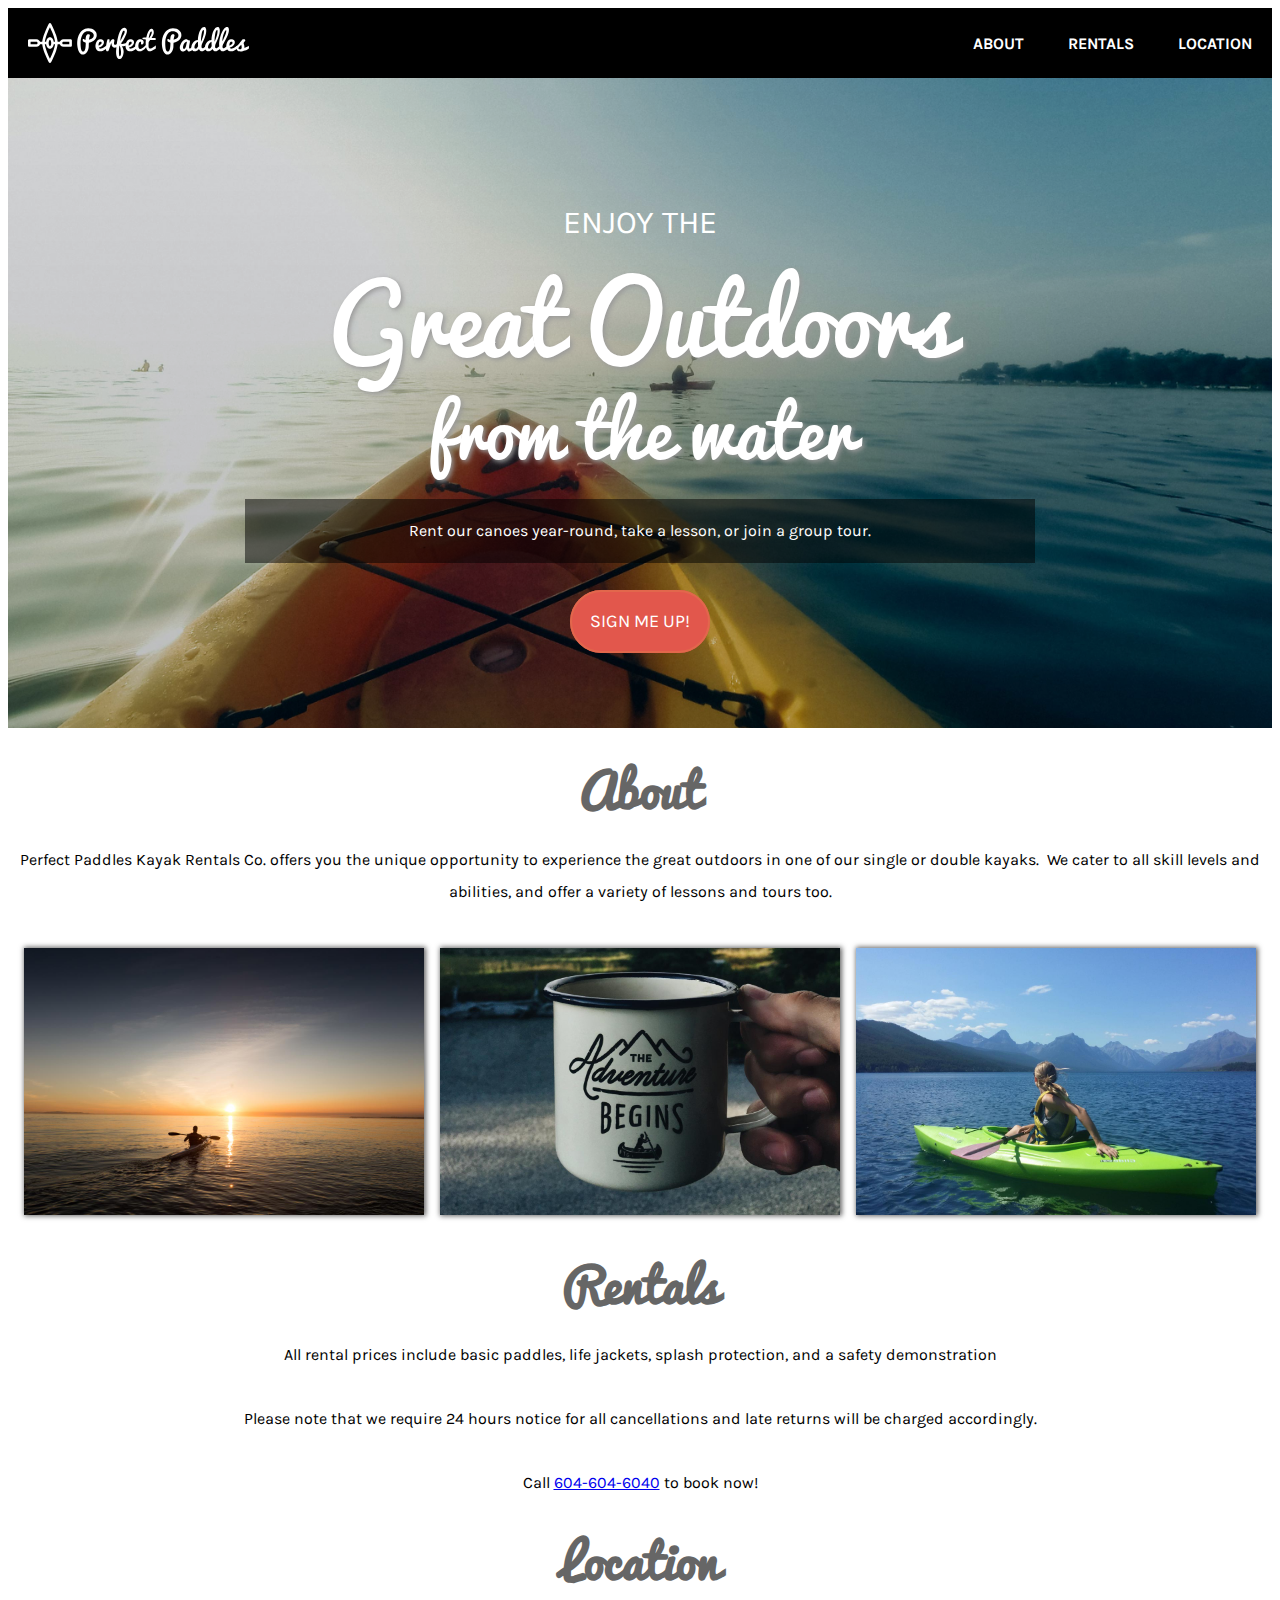
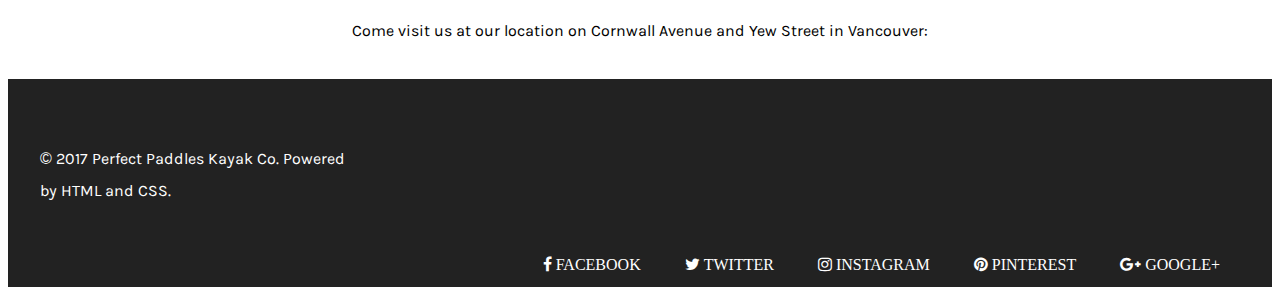
==== index.html @ 2ca97049 "Jan 26 HTML & CSS" ====
<!DOCTYPE html>

<html>

<head>
  <meta charset="utf-8">
  <title>Perfect Paddles</title>

  <meta name="description" content="Jones Emergenct website">
  <meta name="author" content="Alec Calvo">

<link rel="stylesheet" href="css/reset.css">
<link rel="stylesheet" href="css/style.css">
<link href="https://maxcdn.bootstrapcdn.com/font-awesome/4.7.0/css/font-awesome.min.css" rel="stylesheet" integrity="sha384-wvfXpqpZZVQGK6TAh5PVlGOfQNHSoD2xbE+QkPxCAFlNEevoEH3Sl0sibVcOQVnN" crossorigin="anonymous">
</head>

<body>  <!-- this the body to try commenting syntax -->

<header>
<img src="p1-assets/images/perfect-paddles-logo.svg" alt="Perfect Paddles Logo">

<nav>
  <ul>
    <li><a href="#about">About</a></li>
    <li><a href="#rentals">Rentals</a></li>
    <li><a href="#location">Location</a></a></li>
  </ul>
</nav>
</header>

<section class="banner">
  <h1 class="site-title">
    <span class="enjoy-the">Enjoy the</span>
    <span class="great-outdoors"> Great Outdoors</span>
    <span class="from-the-water"> from the water </span>
  </h1>

  <p class>Rent our canoes year-round, take a lesson, or join a group tour. </p>

  <a href="#" class="btn-signup"> Sign me up! </a>
</section>

<main>
<a name="about"></a>
<section class="about">
  <h2>About</h2>

  <p >
  Perfect Paddles Kayak Rentals Co. offers you the unique opportunity to experience the great outdoors in one of our single or double kayaks.  We cater to all skill levels and abilities, and offer a variety of lessons and tours too.
  </p>

<article class="promo-images">
  <img src="p1-assets/images/sunset-kayak.jpg" alt="A person on the kayak in the water">
  <img src="p1-assets/images/coffee-adventure.jpg" alt="A picture of a hot coffe">
  <img src="p1-assets/images/girl-in-kayak.jpg" alt="A girl in a kayak">
</article>
</section>

<a name="rentals"></a>
<section class="rentals">
  <h2>Rentals</h2>

  <p>All rental prices include basic paddles, life jackets, splash protection, and a safety demonstration</p>

  <p>Please note that we require 24 hours notice for all cancellations and late returns will be charged accordingly.</p>

  <p> Call <a href="tel:6046046040">604-604-6040</a> to book now! </p>
</section>

<a name="location"></a>
<section class="location">
  <h2>Location</h2>
  <p>
    Come visit us at our location on Cornwall Avenue and Yew Street in Vancouver:
  </p>
</section>

</main>

<footer>
<p>
&copy; 2017 Perfect Paddles Kayak Co.
Powered by HTML and CSS.
</p>

<nav>
  <ul>
    <li>
      <a href="https://facebook.com" target="_blank"><i class="fa fa-facebook"> Facebook</i></a>
    </li>
    <li>
      <a href="https://twitter.com" target="_blank"><i class="fa fa-twitter"> Twitter</i></a>
    </li>
    <li>
      <a href="https://instagram.com" target="_blank"><i class="fa fa-instagram"> Instagram</i></a>
    </li>
    <li>
      <a href="https://pinterest.com" target="_blank"><i class="fa fa-pinterest"> Pinterest</i></a>
    </li>
    <li>
      <a href="https://plus.google.com" target="_blank"><i class="fa fa-google-plus"> Google+</i></a>
    </li>
  </ul>
</nav>

</footer>


</body>
</html>
---- css/style.css ----
@font-face {
  font-family: 'karla' ;
  src: url(../p1-assets/fonts/Karla-Regular.ttf);
}

@font-face {
  font-family: 'karla' ;
  src: url(../p1-assets/fonts/Karla-Bold.ttf);
       font-weight: bold;
}

@font-face {
  font-family: 'Pacifico' ;
  src: url(../p1-assets/fonts/Pacifico.ttf);
}



body {
  font-family: karla, sans-serif;
  font-size: 16px;
  line-height: 1.25em;
  box-sizing: border-box;
}

header {
  background-color: black;
  color: white;
  text-align: center;
  padding-top: 10px;
  height: 60px;
}

header img {
  max-width: 20%;
  float: left;
  height: 40px;
  padding: 5px 20px;
}

nav ul {
  list-style: none;
  padding-left: 200px;
  float: right;
}

nav ul li{
text-transform: uppercase;
font-family: karla, sans-serif;
font-weight: bold;
display: inline-block;
padding: 0 20px;

}

nav ul li a{
  color: white;
  text-decoration: none;
}

h1, h2{
  text-align: center;
}

p {
  line-height: 2em;
  margin-bottom: 2em;
}

.banner{
  background: linear-gradient(to top,
    rgba(0, 0, 0, .25)0%,
    rgba(0, 0, 0, .15)100%
    ),
    url("../p1-assets/images/kayak-bkgd.jpg");
  background-position: top center;
  background-size: cover;
  padding: 6em 0;
  text-align: center;
}

.site-title span{
  display: block;
  text-align: center;
  color: white;
  padding: .55em 0;
  font-weight: normal;
}

.enjoy-the{
  font-size: 1em;
  font-family: karla, sans-serif;
  text-transform: uppercase;

}

.great-outdoors, .from-the-water{
  text-shadow: 2px 2px 5px #999;
}

.great-outdoors{
  font-size: 3em;
  font-family: Pacifico, cursive;
}

.from-the-water{
  font-size: 2.25em;
  font-family: Pacifico, cursive;
}

.banner p{
  color: white;
  background-color: rgba(0, 0, 0, .5);
  margin: 1.5em auto;
  margin-bottom: 3em;
  padding: 1em;
  width: 60%;
}

.banner a.btn-signup {
  background-color: #e2574c;
  border-radius: 2em;
  border: 2px solid #e2674c;
  padding: 1em;
  color: white;
  text-transform: uppercase;
  text-decoration: none;
  font-size: 1.15em;

}

h2 {
  font-size: 3em;
  font-family: Pacifico, cursive;
  color: #666;
  margin: 1em auto;
}

main{
  margin: .5em;
}

.about {
  text-align: center;

}

.promo-images {
  display: flex;
  justify-content: space-around;
  align-items: center;
  flex-flow: row wrap;
}

.promo-images img{
    width: 32%;
    margin: .5em 0;
    box-shadow: 1px 0px 5px 1px #666;
}


.rentals{
  text-align: center;
}

.location{
  text-align: center;
}

footer{
  background: #222222;
  color: white;
  padding: 3em 2em;
}

footer p{
  width: 20em;

}

footer p a{
  color: white;
}
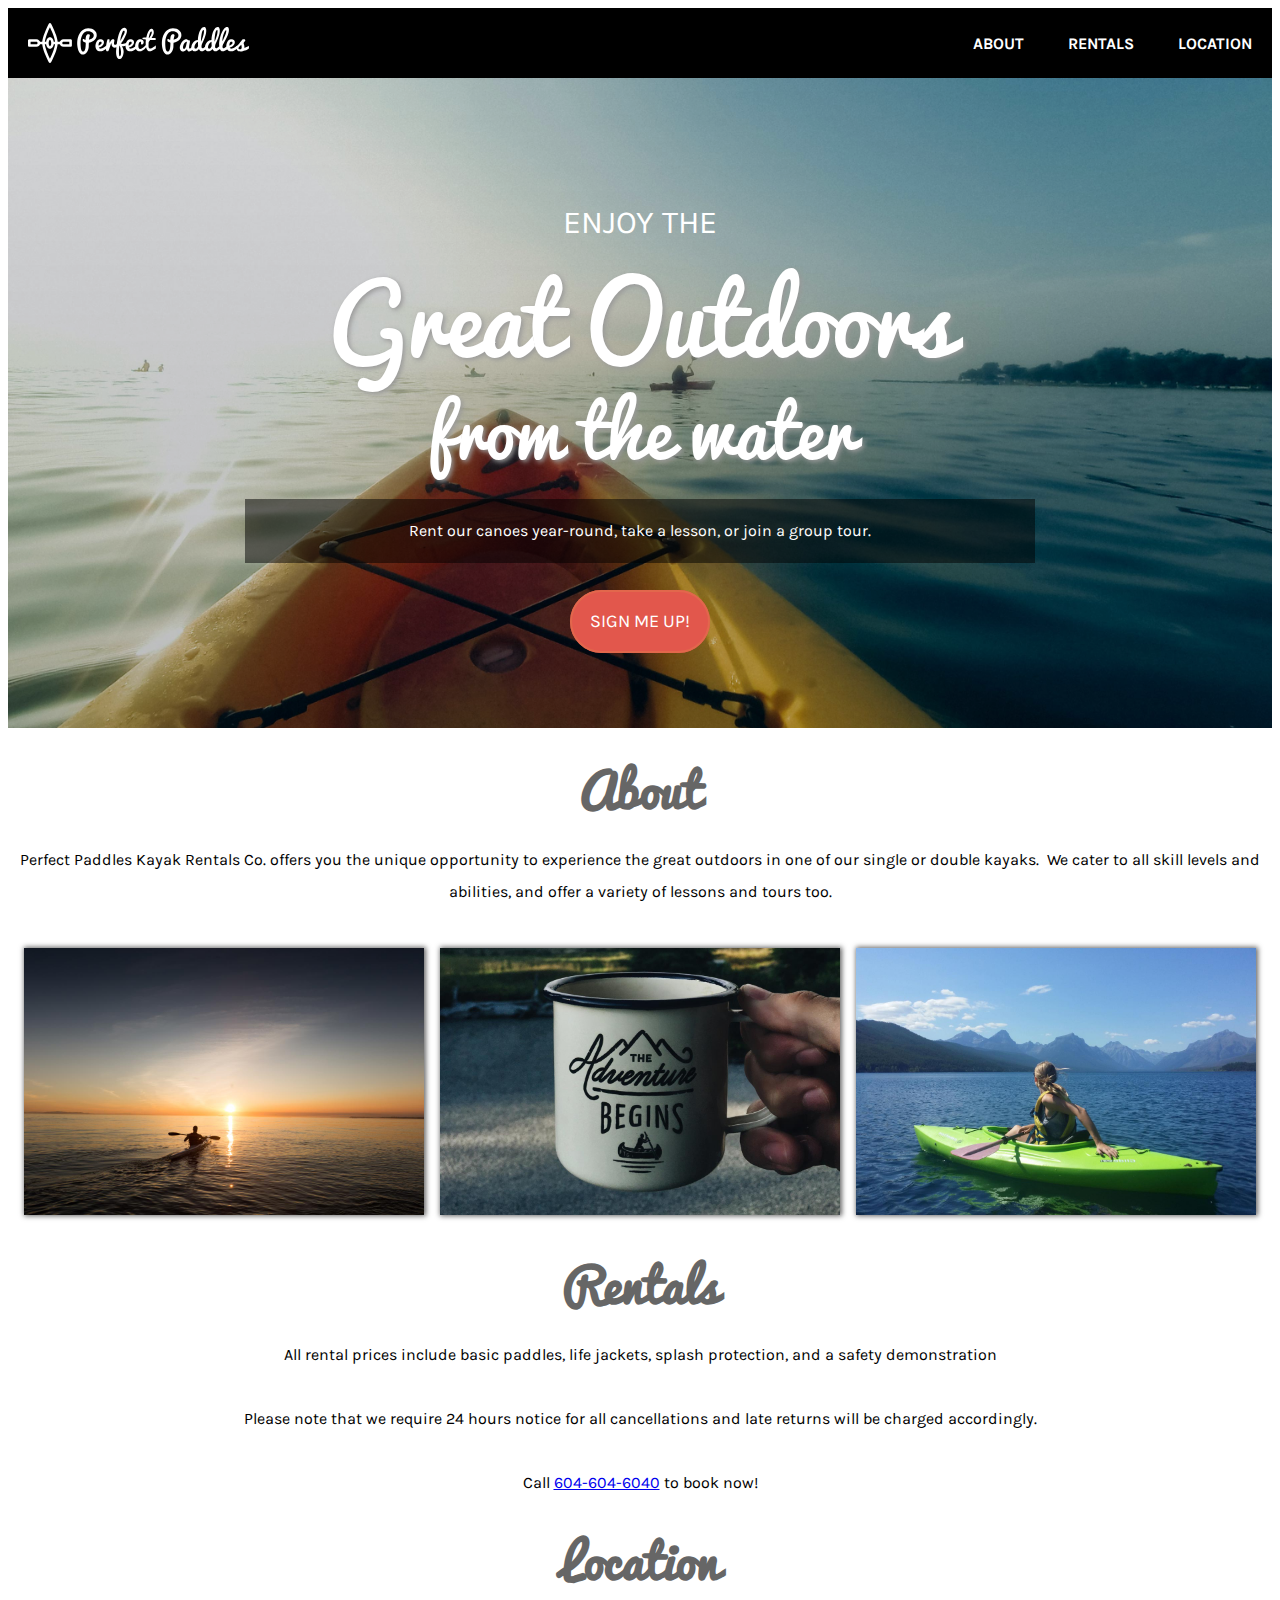
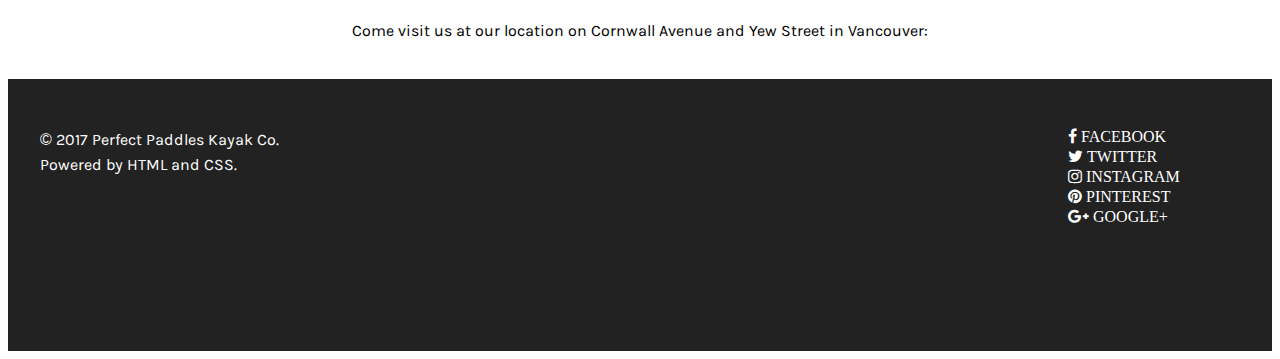
==== commit 9048a92c: "JAN 26 Last CSS&HTML" ====
--- a/index.html
+++ b/index.html
@@ -79,7 +79,7 @@
 
 <footer>
 <p>
-&copy; 2017 Perfect Paddles Kayak Co.
+&copy; 2017 Perfect Paddles Kayak Co.<br>
 Powered by HTML and CSS.
 </p>
 
--- a/css/style.css
+++ b/css/style.css
@@ -170,14 +170,20 @@
 footer{
   background: #222222;
   color: white;
-  padding: 3em 2em;
+  padding: 2em 2em 15em 2em;
 }
 
 footer p{
-  width: 20em;
-
+  float: left;
+  line-height: 25px;
 }
 
-footer p a{
+footer nav ul{
   color: white;
+  padding-bottom: 2em;
+  width: 12em;
 }
+
+footer nav ul a{
+  padding: 5em 0;
+}
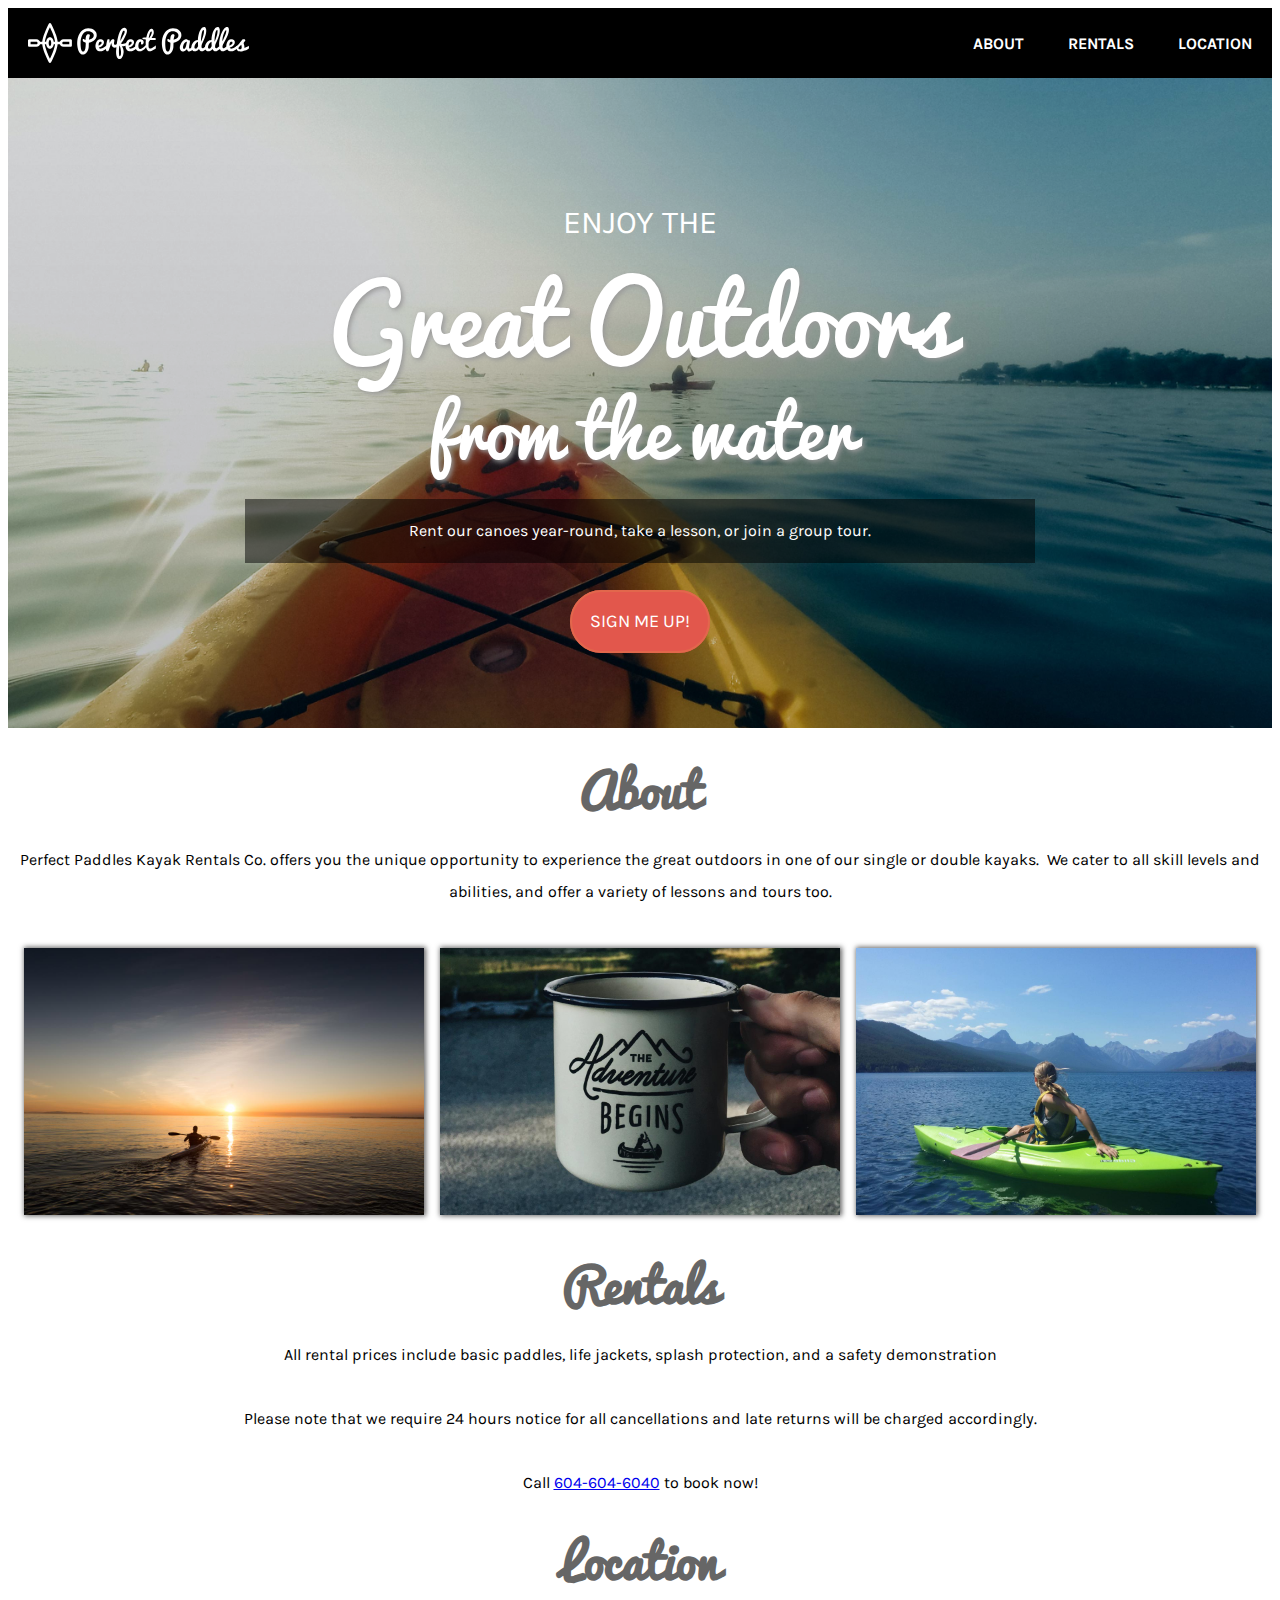
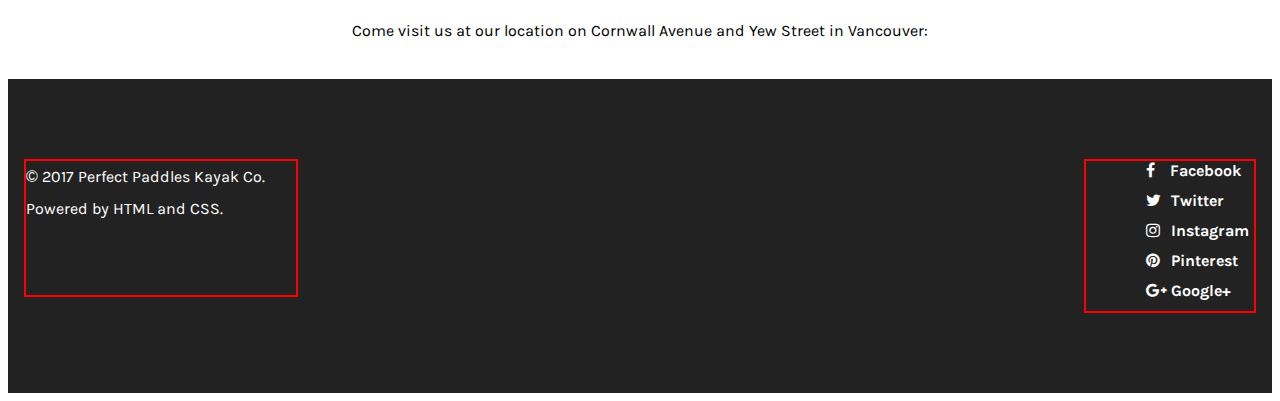
==== commit df28ba4c: "Jan 30 CSS DELETE" ====
--- a/index.html
+++ b/index.html
@@ -79,26 +79,26 @@
 
 <footer>
 <p>
-&copy; 2017 Perfect Paddles Kayak Co.<br>
+&copy; 2017 Perfect Paddles Kayak Co.
 Powered by HTML and CSS.
 </p>
 
 <nav>
   <ul>
     <li>
-      <a href="https://facebook.com" target="_blank"><i class="fa fa-facebook"> Facebook</i></a>
+      <a href="https://facebook.com" target="_blank"><i class="fa fa-facebook"></i>Facebook</a>
     </li>
     <li>
-      <a href="https://twitter.com" target="_blank"><i class="fa fa-twitter"> Twitter</i></a>
+      <a href="https://twitter.com" target="_blank"><i class="fa fa-twitter"></i>Twitter</a>
     </li>
     <li>
-      <a href="https://instagram.com" target="_blank"><i class="fa fa-instagram"> Instagram</i></a>
+      <a href="https://instagram.com" target="_blank"><i class="fa fa-instagram"></i>Instagram</a>
     </li>
     <li>
-      <a href="https://pinterest.com" target="_blank"><i class="fa fa-pinterest"> Pinterest</i></a>
+      <a href="https://pinterest.com" target="_blank"><i class="fa fa-pinterest"></i>Pinterest</a>
     </li>
     <li>
-      <a href="https://plus.google.com" target="_blank"><i class="fa fa-google-plus"> Google+</i></a>
+      <a href="https://plus.google.com" target="_blank"><i class="fa fa-google-plus"></i>Google+</a>
     </li>
   </ul>
 </nav>
--- a/css/style.css
+++ b/css/style.css
@@ -40,7 +40,6 @@
 
 nav ul {
   list-style: none;
-  padding-left: 200px;
   float: right;
 }
 
@@ -170,20 +169,35 @@
 footer{
   background: #222222;
   color: white;
-  padding: 2em 2em 15em 2em;
-}
-
-footer p{
-  float: left;
-  line-height: 25px;
-}
-
-footer nav ul{
-  color: white;
-  padding-bottom: 2em;
-  width: 12em;
-}
-
-footer nav ul a{
-  padding: 5em 0;
-}
+  padding: 4em 1em;
+  display: block;
+  text-align: left;
+  display: flex;
+  justify-content: space-between;
+  flex-wrap: wrap;
+
+}
+
+footer p {
+  width: 270px;
+  border: 2px solid red;
+}
+
+footer nav ul {
+  width: 128px;
+  border: 2px solid red;
+}
+
+footer nav ul li{
+  margin-bottom: 10px;
+  margin-right: -20px;
+}
+
+footer nav ul li a i{
+  padding-right: 15px;
+  max-width: 10px;
+}
+
+footer nav ul li a{
+  text-transform: none;
+}
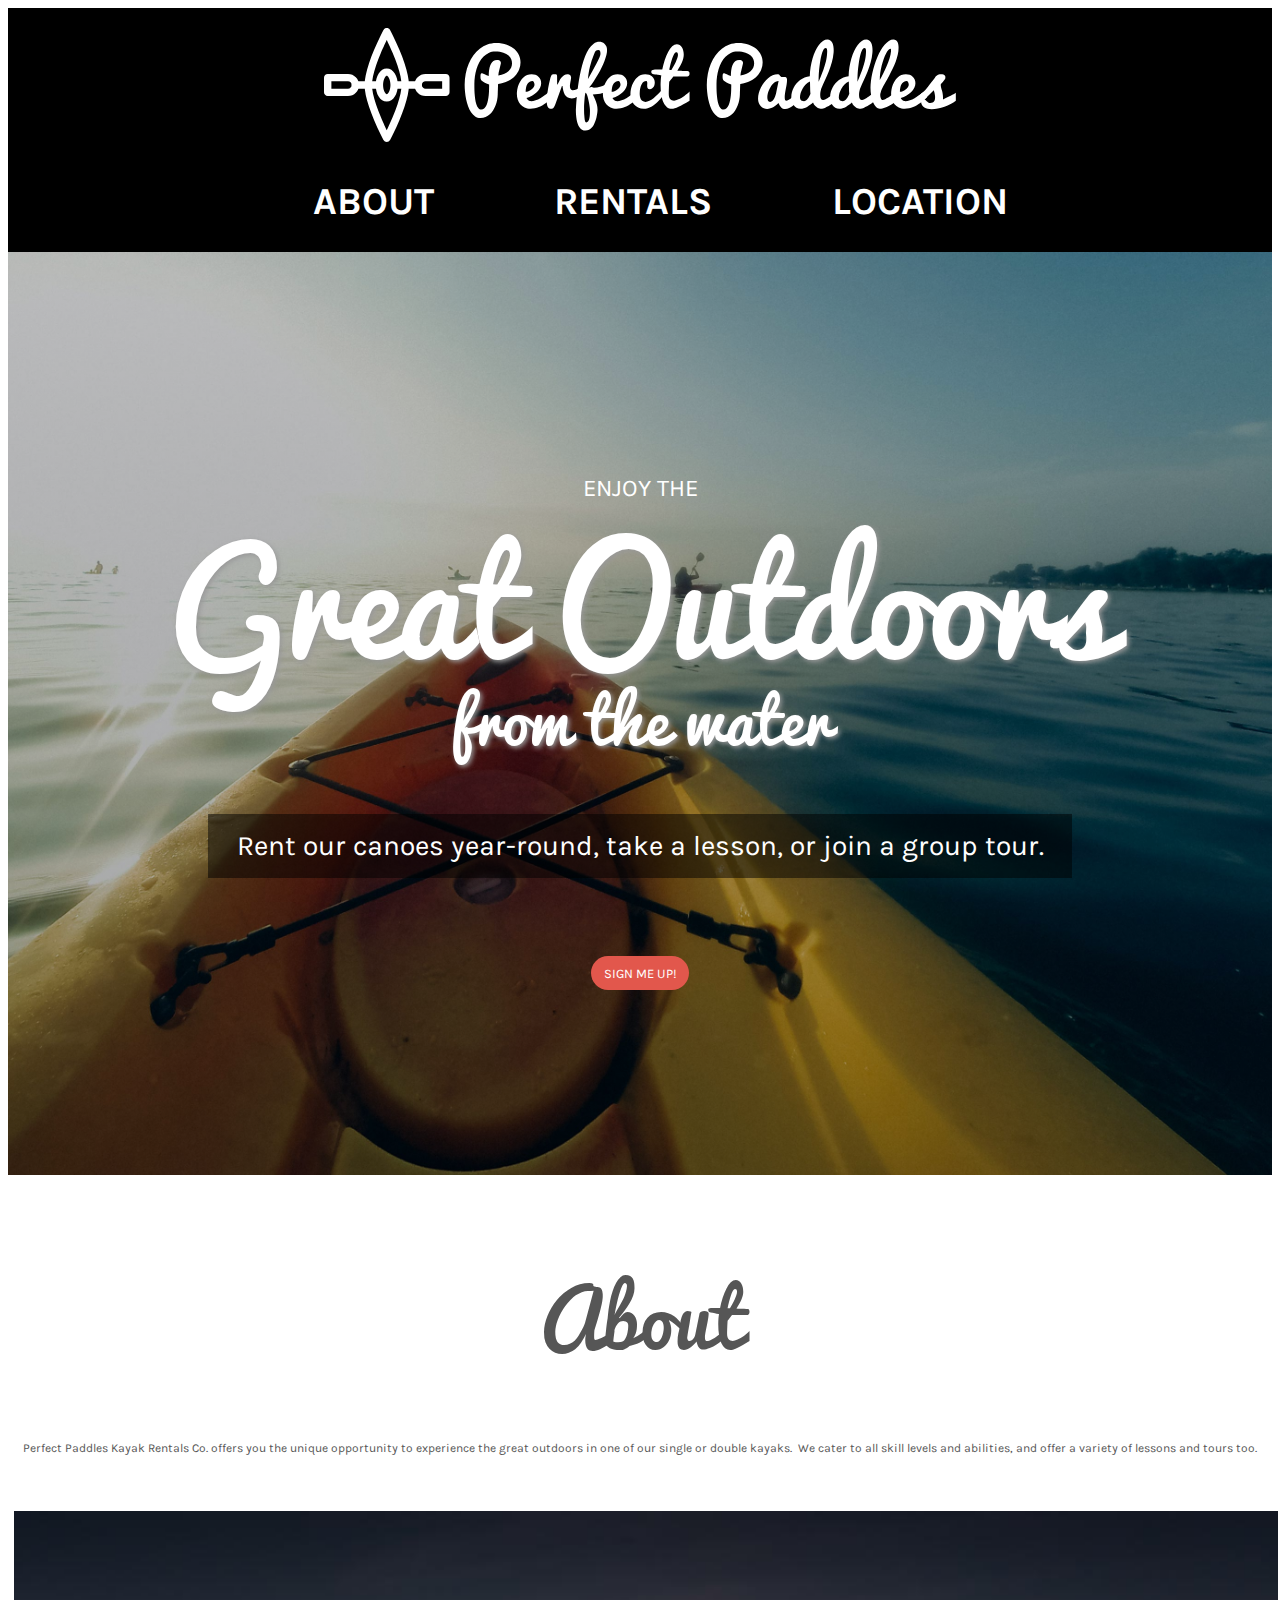
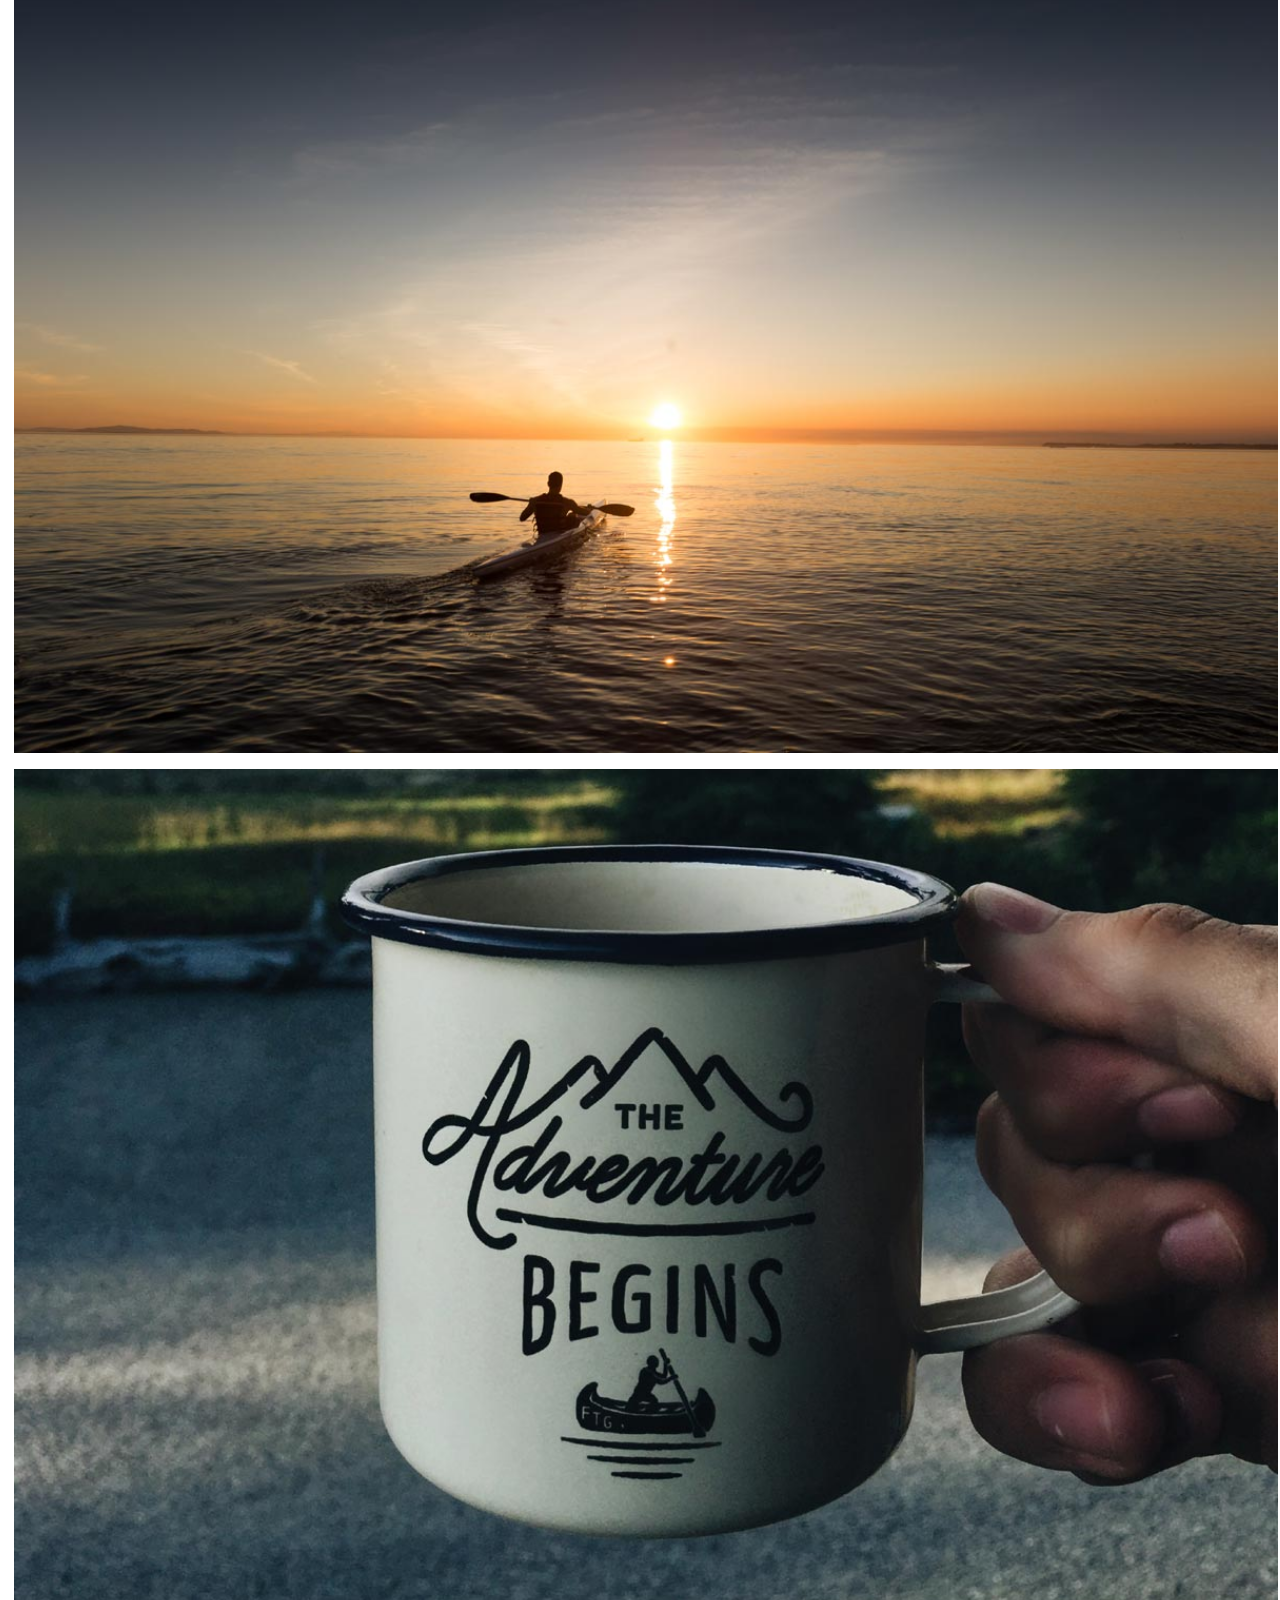
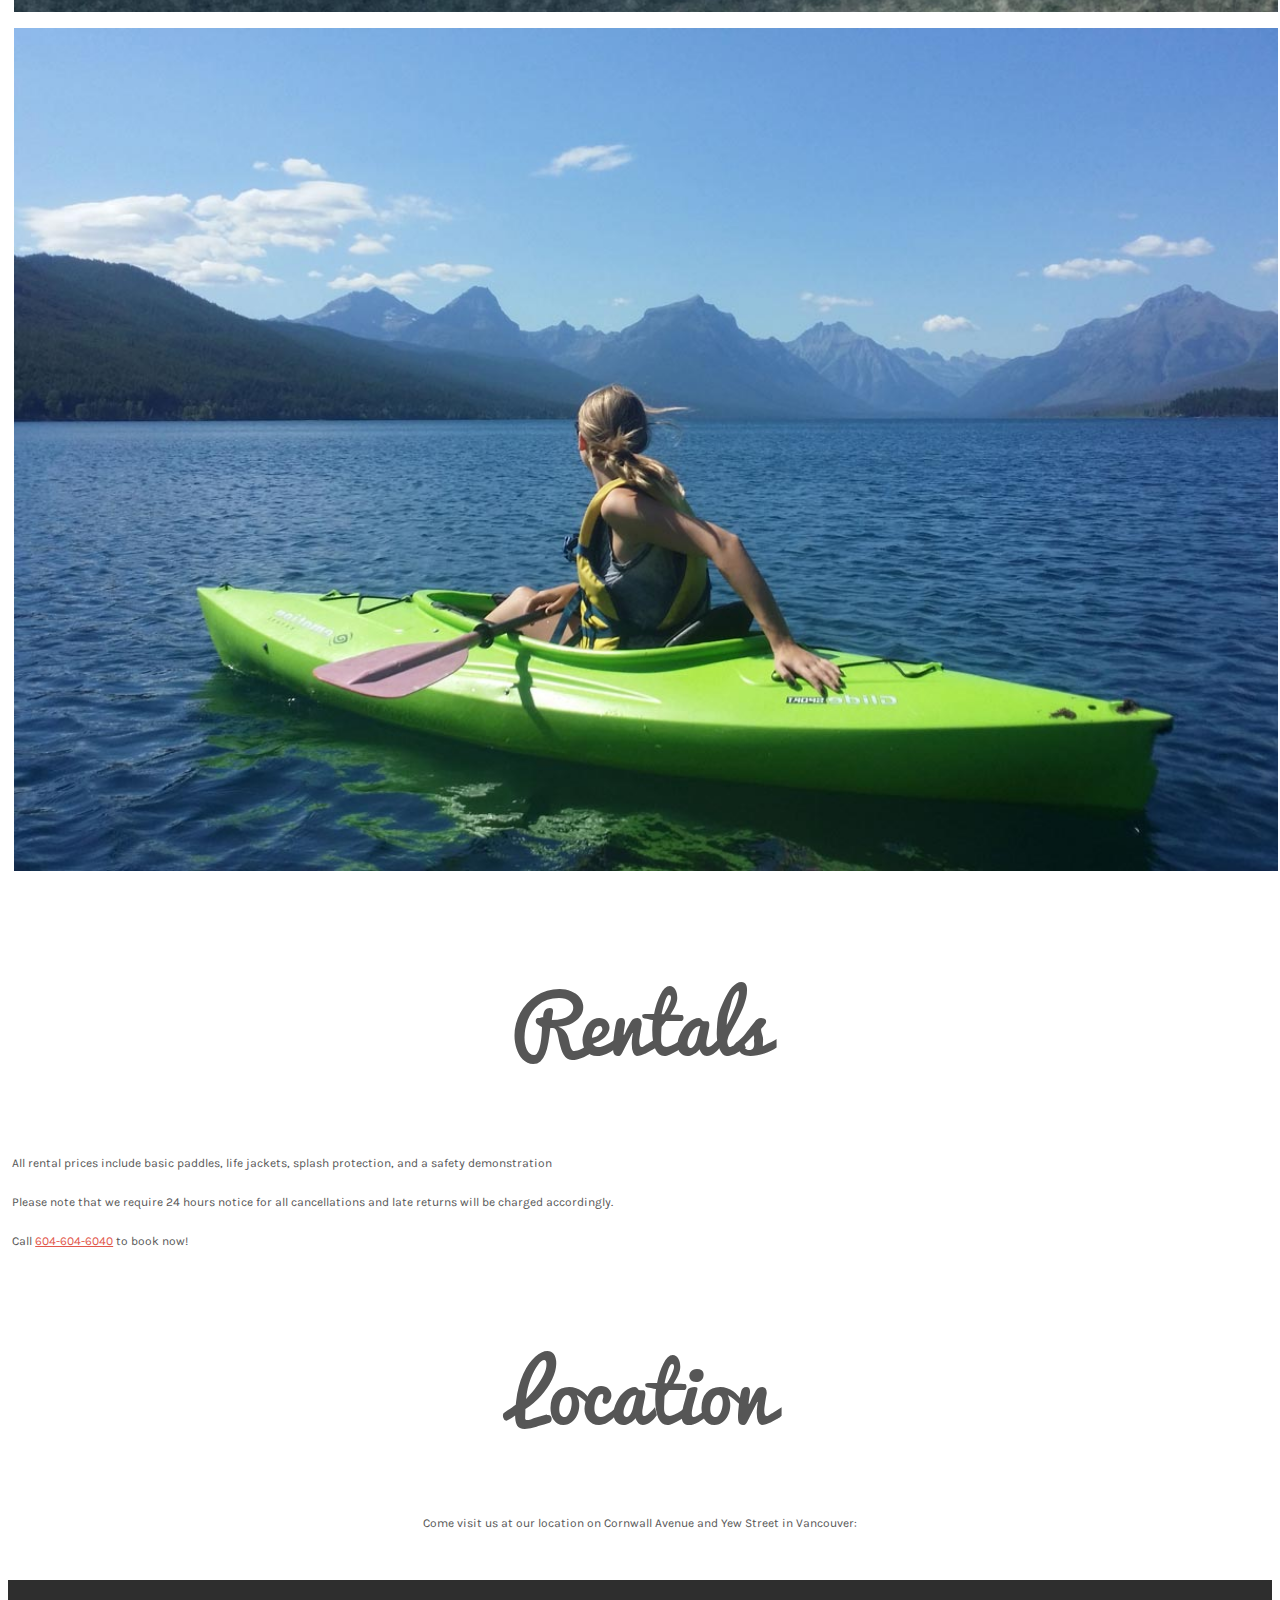
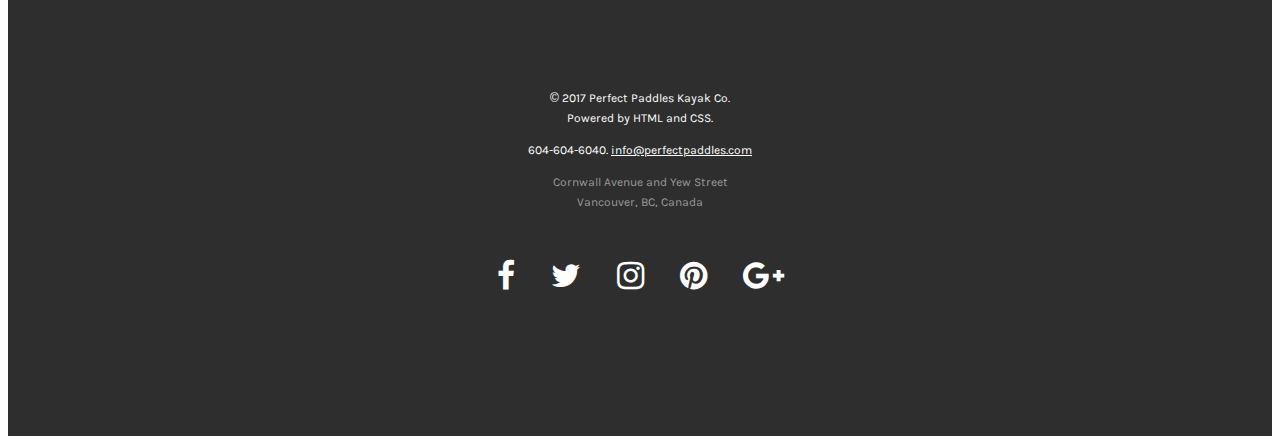
==== commit 68adbd63: "Feb 1 Changes" ====
--- a/index.html
+++ b/index.html
@@ -35,7 +35,7 @@
     <span class="from-the-water"> from the water </span>
   </h1>
 
-  <p class>Rent our canoes year-round, take a lesson, or join a group tour. </p>
+  <p>Rent our canoes year-round, take a lesson, or join a group tour. </p>
 
   <a href="#" class="btn-signup"> Sign me up! </a>
 </section>
@@ -79,26 +79,37 @@
 
 <footer>
 <p>
-&copy; 2017 Perfect Paddles Kayak Co.
+&copy; 2017 Perfect Paddles Kayak Co.<br>
 Powered by HTML and CSS.
+
 </p>
+
+<p>
+604-604-6040. <a href="mailto:info@perfectpaddles.com">info@perfectpaddles.com</a>
+</p>
+
+<p class="location">
+Cornwall Avenue and Yew Street
+<br>
+Vancouver, BC, Canada</p>
+
 
 <nav>
   <ul>
     <li>
-      <a href="https://facebook.com" target="_blank"><i class="fa fa-facebook"></i>Facebook</a>
+      <a href="https://facebook.com" target="_blank"><i class="fa fa-facebook"></i><span class="social-sites">Facebook</span></a>
     </li>
     <li>
-      <a href="https://twitter.com" target="_blank"><i class="fa fa-twitter"></i>Twitter</a>
+      <a href="https://twitter.com" target="_blank"><i class="fa fa-twitter"></i><span class="social-sites">Twitter</span></a>
     </li>
     <li>
-      <a href="https://instagram.com" target="_blank"><i class="fa fa-instagram"></i>Instagram</a>
+      <a href="https://instagram.com" target="_blank"><i class="fa fa-instagram"></i><span class="social-sites">Instagram</span></a>
     </li>
     <li>
-      <a href="https://pinterest.com" target="_blank"><i class="fa fa-pinterest"></i>Pinterest</a>
+      <a href="https://pinterest.com" target="_blank"><i class="fa fa-pinterest"></i><span class="social-sites">Pinterest</span></a>
     </li>
     <li>
-      <a href="https://plus.google.com" target="_blank"><i class="fa fa-google-plus"></i>Google+</a>
+      <a href="https://plus.google.com" target="_blank"><i class="fa fa-google-plus"></i><span class="social-sites">Google+</span></a>
     </li>
   </ul>
 </nav>
--- a/css/style.css
+++ b/css/style.css
@@ -23,181 +23,193 @@
   box-sizing: border-box;
 }
 
+img {
+  width: 100%;
+}
+
+h1, h2 {
+  text-align: center;
+}
+
+
 header {
   background-color: black;
   color: white;
   text-align: center;
   padding-top: 10px;
-  height: 60px;
+  display: flex;
+  flex-wrap: wrap;
+  justify-content: center;
 }
 
 header img {
-  max-width: 20%;
-  float: left;
-  height: 40px;
-  padding: 5px 20px;
-}
-
-nav ul {
+max-width: 50%;
+margin: 10px 0;
+width: 100%
+}
+
+header nav ul{
   list-style: none;
-  float: right;
-}
-
-nav ul li{
-text-transform: uppercase;
-font-family: karla, sans-serif;
-font-weight: bold;
-display: inline-block;
-padding: 0 20px;
-
-}
-
-nav ul li a{
+  text-transform: uppercase;
+  display: flex;
+  flex-direction: row;
+  font-size: 38px;
+  width: 100%;
+  font-weight: bold;
+  margin: 40px 0;
+}
+
+
+header nav ul li{
+  padding: 0 60px;
+}
+
+header nav ul li a{
   color: white;
   text-decoration: none;
-}
-
-h1, h2{
-  text-align: center;
-}
-
-p {
-  line-height: 2em;
-  margin-bottom: 2em;
 }
 
 .banner{
   background: linear-gradient(to top,
-    rgba(0, 0, 0, .25)0%,
-    rgba(0, 0, 0, .15)100%
+    rgba(0, 0, 0, 0.35)0%,
+    rgba(0, 0, 0, 0.25)100%
     ),
-    url("../p1-assets/images/kayak-bkgd.jpg");
+    url('../p1-assets/images/kayak-bkgd.jpg');
   background-position: top center;
   background-size: cover;
+  text-align: center;
+  padding: 12em 0;
+  color: white;
+}
+
+.site-title span{
+  font-family: Pacifico, cursive;
+  font-weight: normal;
+  color: white;
+  display: block;
+}
+
+.site-title .enjoy-the {
+  font-family: karla, sans-serif;
+  font-weight: normal;
+  font-size: .75em;
+  padding: .5em 0;
+  text-transform: uppercase;
+}
+
+.great-outdoors, .from-the-water {
+
+  text-shadow: 2px 2px 5px #999;
+}
+
+.great-outdoors {
+  font-size: 4.5em;
+  font-weight: normal;
+  padding: .5em 0;
+}
+
+.from-the-water {
+  font-size: 2em;
+  padding: .5em 0;
+}
+
+.banner p{
+  font-size: 1.75em;
+  background-color: rgba(0, 0, 0, 0.5);
+  width: 65%;
+  padding: .4em .75em;
+  margin: 2em auto;
+  margin-bottom: 3em;
+  line-height: 1.5em;
+}
+
+.btn-signup {
+  background-color: #e2574c;
+  color: white;
+  text-decoration: none;
+  text-transform: uppercase;
+  font-size: .80em;
+  padding: .75em 1em;
+  border-radius: 2em;
+}
+
+
+
+main h2{
+  font-family: Pacifico, cursive;
+  color: #565656;
+  padding: .75em 0;
+  font-size: 5em;
+  font-weight: normal;
+}
+
+main p{
+  font-size: .75em;
+  text-align: center;
+  color: #565656;
+  line-height: 1.5em;
+  margin: -.75em 1em;
+  margin-bottom: 4em;
+  font-weight: normal;
+}
+
+.promo-images img{
+  margin: .35em;
+}
+
+.rentals p{
+  text-align: left;
+  width: 80%;
+  margin: 1.75em .35em;
+}
+
+.rentals p a{
+  color: #e2574c;
+}
+
+.location p{
+  padding: 0 2em;
+}
+
+footer {
+  background: #2e2e2e;
+  text-align: center;
   padding: 6em 0;
-  text-align: center;
-}
-
-.site-title span{
+  color: white;
+}
+
+footer p{
+  font-size: .75em;
   display: block;
-  text-align: center;
-  color: white;
-  padding: .55em 0;
-  font-weight: normal;
-}
-
-.enjoy-the{
-  font-size: 1em;
-  font-family: karla, sans-serif;
-  text-transform: uppercase;
-
-}
-
-.great-outdoors, .from-the-water{
-  text-shadow: 2px 2px 5px #999;
-}
-
-.great-outdoors{
-  font-size: 3em;
-  font-family: Pacifico, cursive;
-}
-
-.from-the-water{
-  font-size: 2.25em;
-  font-family: Pacifico, cursive;
-}
-
-.banner p{
-  color: white;
-  background-color: rgba(0, 0, 0, .5);
-  margin: 1.5em auto;
-  margin-bottom: 3em;
-  padding: 1em;
-  width: 60%;
-}
-
-.banner a.btn-signup {
-  background-color: #e2574c;
-  border-radius: 2em;
-  border: 2px solid #e2674c;
-  padding: 1em;
-  color: white;
-  text-transform: uppercase;
-  text-decoration: none;
-  font-size: 1.15em;
-
-}
-
-h2 {
-  font-size: 3em;
-  font-family: Pacifico, cursive;
-  color: #666;
-  margin: 1em auto;
-}
-
-main{
-  margin: .5em;
-}
-
-.about {
-  text-align: center;
-
-}
-
-.promo-images {
-  display: flex;
-  justify-content: space-around;
-  align-items: center;
-  flex-flow: row wrap;
-}
-
-.promo-images img{
-    width: 32%;
-    margin: .5em 0;
-    box-shadow: 1px 0px 5px 1px #666;
-}
-
-
-.rentals{
-  text-align: center;
-}
-
-.location{
-  text-align: center;
-}
-
-footer{
-  background: #222222;
-  color: white;
-  padding: 4em 1em;
-  display: block;
-  text-align: left;
-  display: flex;
-  justify-content: space-between;
-  flex-wrap: wrap;
-
-}
-
-footer p {
-  width: 270px;
-  border: 2px solid red;
-}
-
-footer nav ul {
-  width: 128px;
-  border: 2px solid red;
+
+}
+
+footer p a{
+  color: white;
 }
 
 footer nav ul li{
-  margin-bottom: 10px;
-  margin-right: -20px;
+  display: inline;
+}
+
+footer nav ul{
+  padding: 2em 0;
+}
+
+footer nav ul li a{
+  color: white;
+  font-size: 2em;
+}
+
+footer .location{
+  color:#999;
 }
 
 footer nav ul li a i{
-  padding-right: 15px;
-  max-width: 10px;
-}
-
-footer nav ul li a{
-  text-transform: none;
-}
+  padding: 0 .5em;
+
+}
+
+.social-sites {
+  display: none;
+}
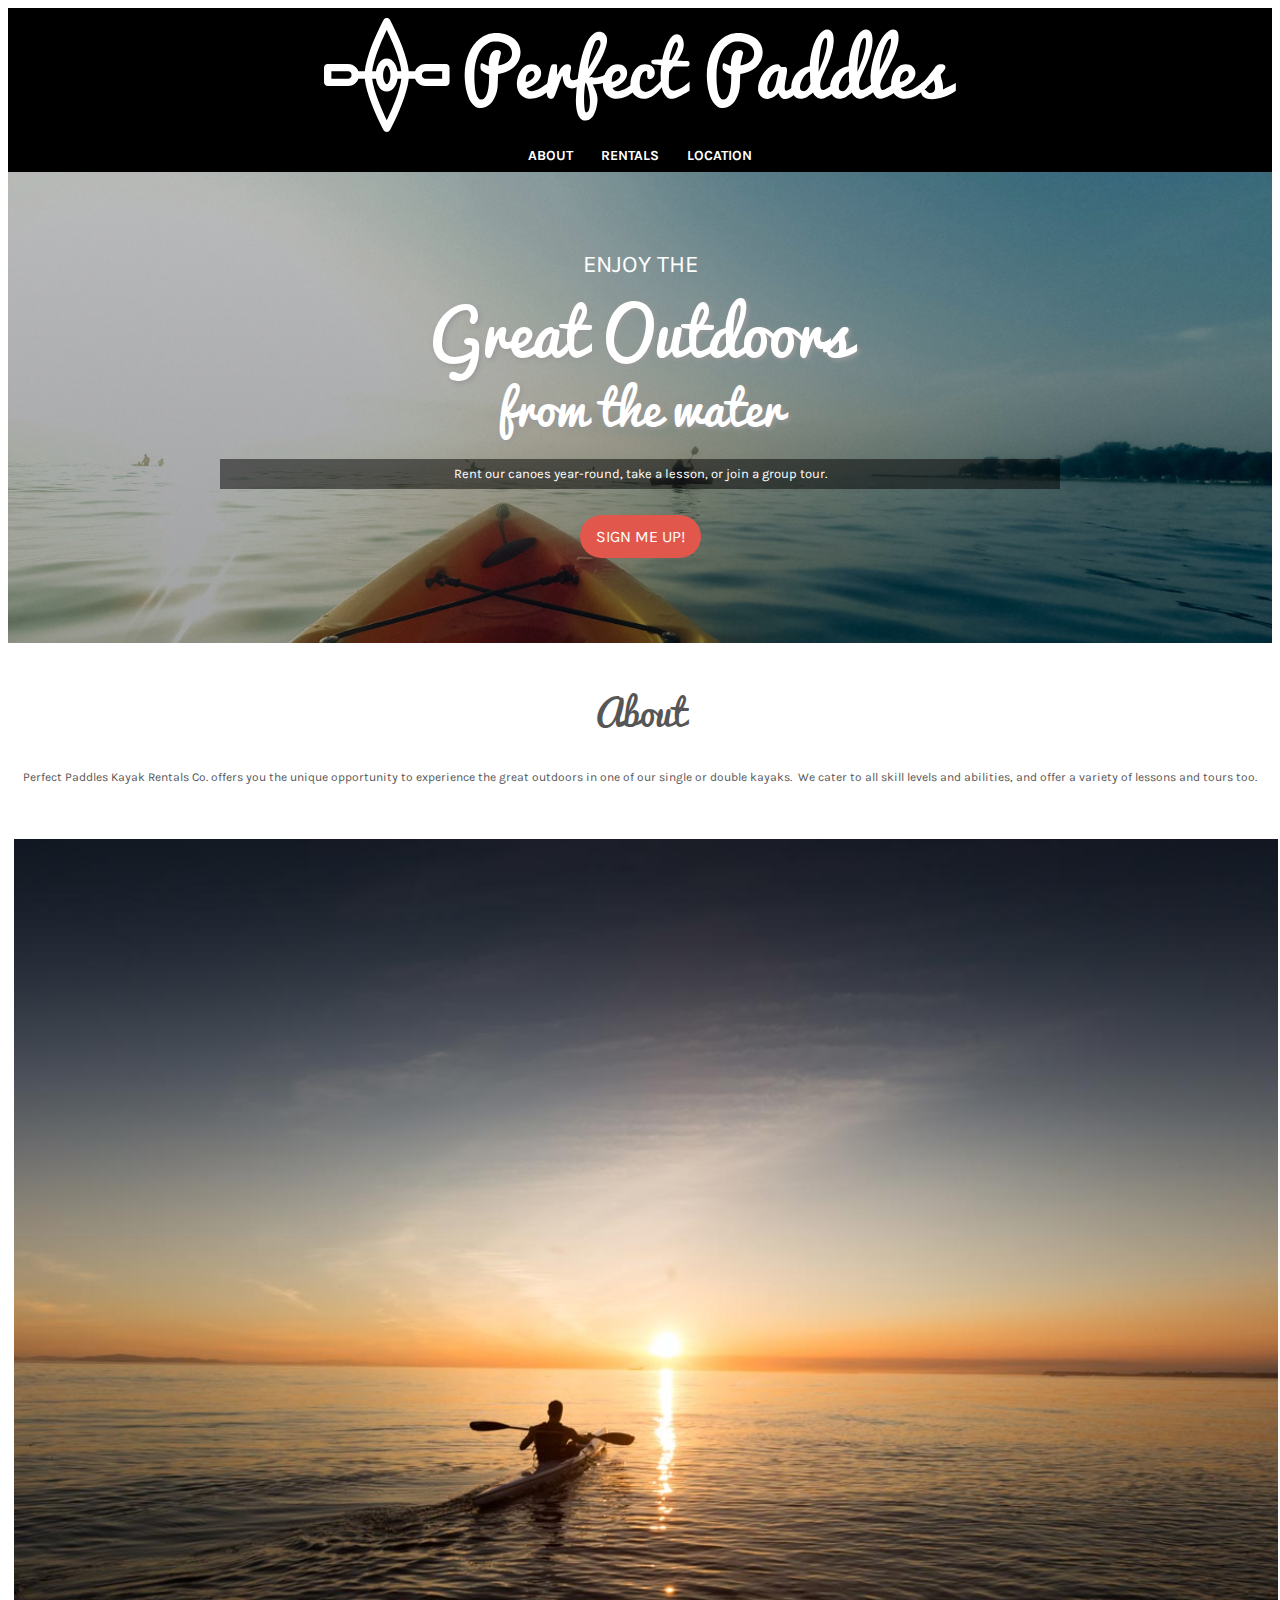
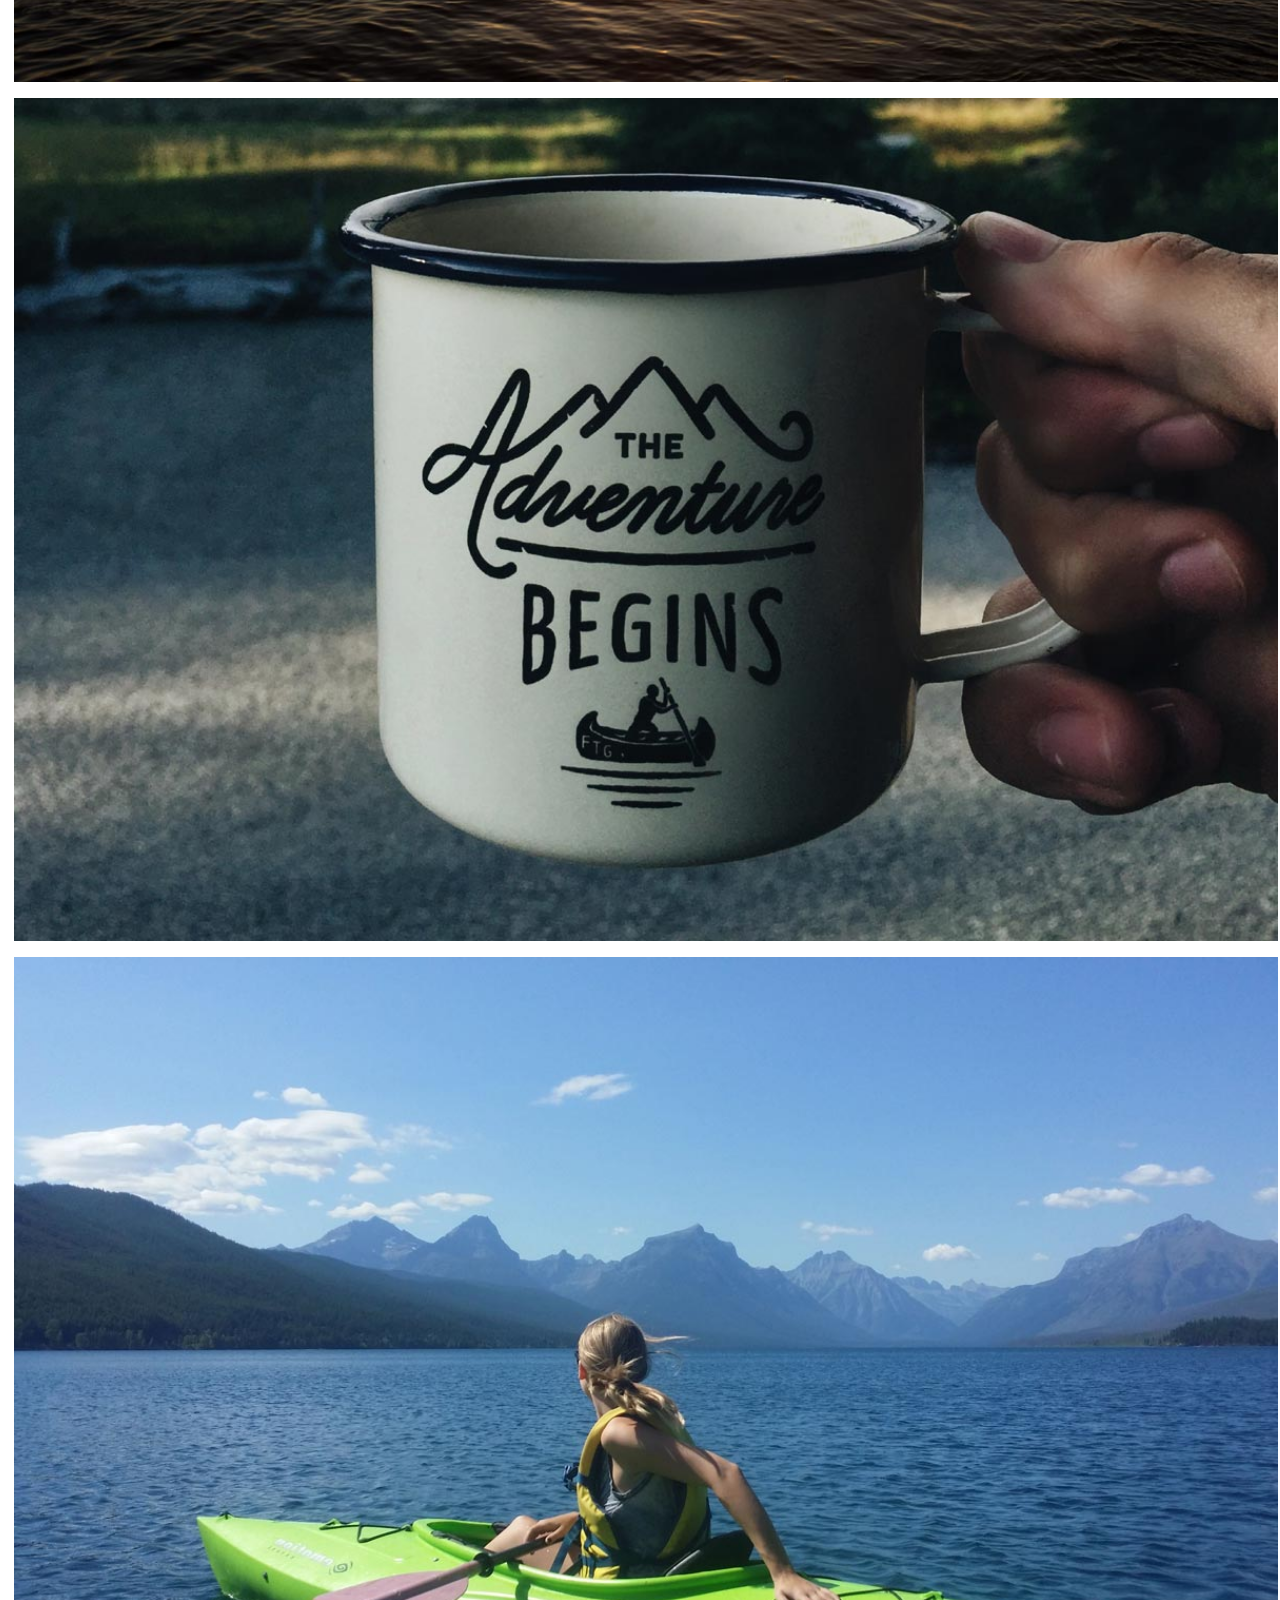
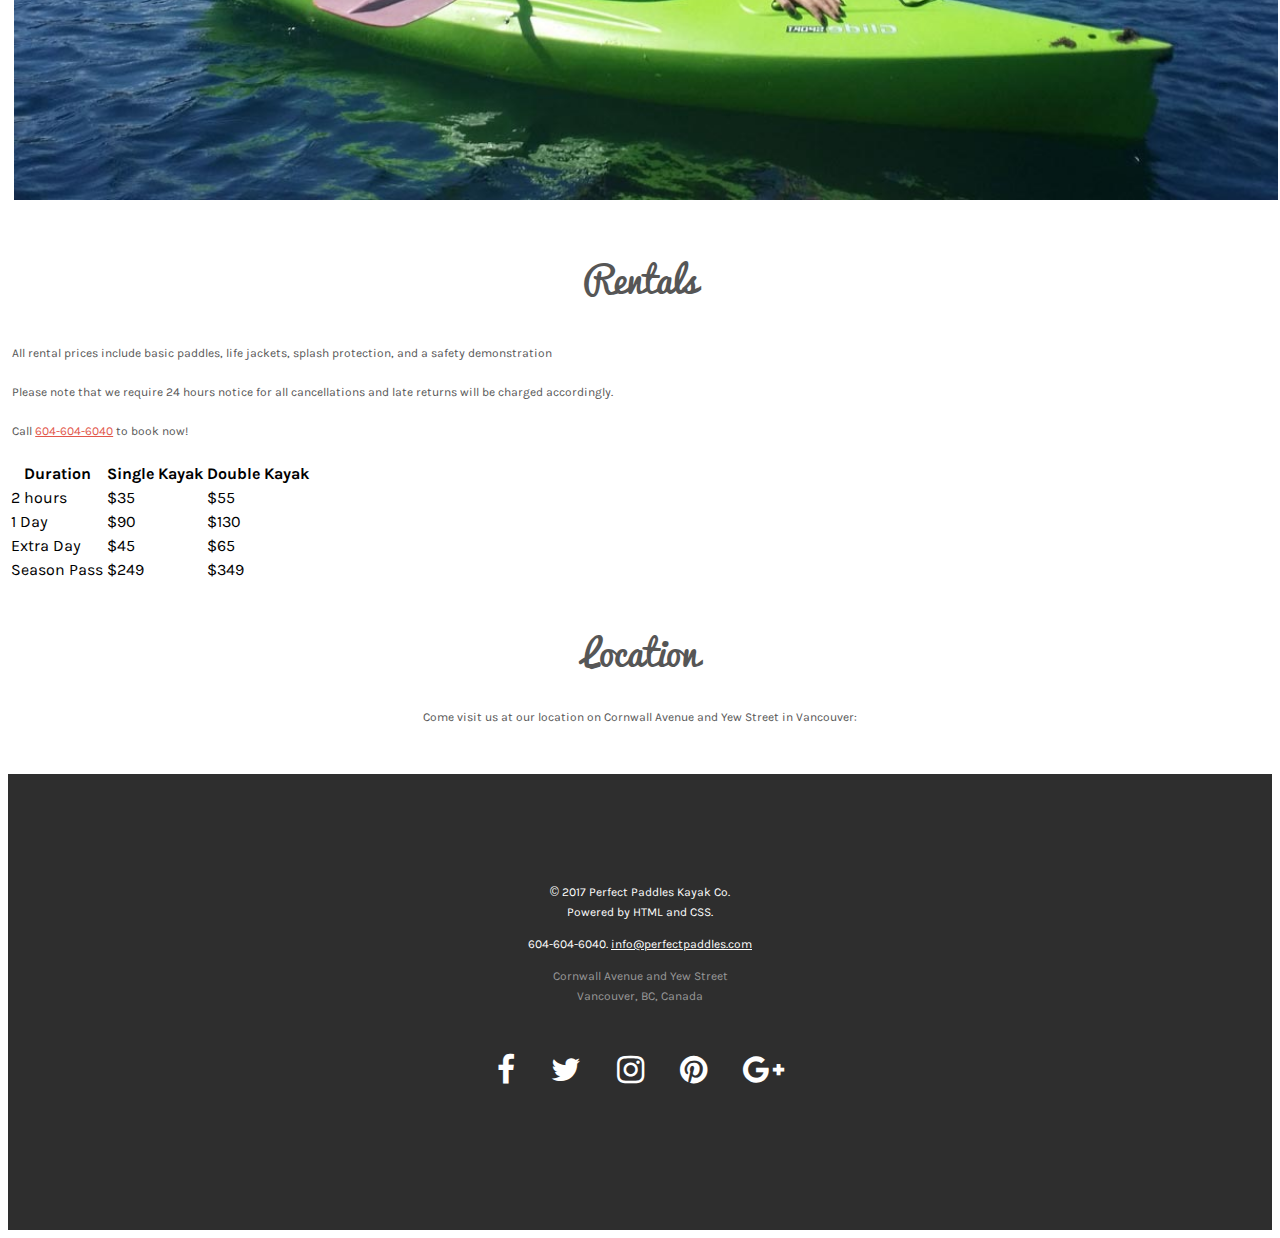
==== commit f8013a07: "Feb 6, changed the html and css almost completely again!" ====
--- a/index.html
+++ b/index.html
@@ -6,8 +6,9 @@
   <meta charset="utf-8">
   <title>Perfect Paddles</title>
 
-  <meta name="description" content="Jones Emergenct website">
+  <meta name="description" content="Jones Emergency website">
   <meta name="author" content="Alec Calvo">
+  <meta name="viewport" content="width=device-width">
 
 <link rel="stylesheet" href="css/reset.css">
 <link rel="stylesheet" href="css/style.css">
@@ -65,7 +66,42 @@
   <p>Please note that we require 24 hours notice for all cancellations and late returns will be charged accordingly.</p>
 
   <p> Call <a href="tel:6046046040">604-604-6040</a> to book now! </p>
+
+  <table>
+    <thead>
+      <tr>
+        <th>Duration</th>
+        <th>Single Kayak</th>
+        <th>Double Kayak</th>
+      </tr>
+    </thead>
+    <tbody>
+      <tr>
+        <td class=lefttable>2 hours</td>
+        <td>$35</td>
+        <td>$55</td>
+      </tr>
+      <tr>
+        <td class=lefttable>1 Day</td>
+        <td>$90</td>
+        <td>$130</td>
+      </tr>
+      <tr>
+        <td class=lefttable>Extra Day</td>
+        <td>$45</td>
+        <td>$65</td>
+      </tr>
+      <tr>
+        <td class=lefttable>Season Pass</td>
+        <td>$249</td>
+        <td>$349</td>
+      </tr>
+    </tbody>
+  </table> 
+
 </section>
+
+
 
 <a name="location"></a>
 <section class="location">
--- a/css/style.css
+++ b/css/style.css
@@ -13,7 +13,6 @@
   font-family: 'Pacifico' ;
   src: url(../p1-assets/fonts/Pacifico.ttf);
 }
-
 
 
 body {
@@ -42,29 +41,37 @@
   justify-content: center;
 }
 
+
 header img {
 max-width: 50%;
-margin: 10px 0;
-width: 100%
+
+height: 30%;
+width: 100%;
+}
+
+header nav {
+    width: 100%;
+    margin-bottom: -.5em;
 }
 
 header nav ul{
+  display: flex;
   list-style: none;
   text-transform: uppercase;
-  display: flex;
-  flex-direction: row;
-  font-size: 38px;
-  width: 100%;
+  font-size: 14px;
   font-weight: bold;
-  margin: 40px 0;
-}
-
+  justify-content: center;
+  padding: 0 1em;
+
+}
 
 header nav ul li{
-  padding: 0 60px;
+  padding: 0 1em;
+
 }
 
 header nav ul li a{
+
   color: white;
   text-decoration: none;
 }
@@ -78,8 +85,10 @@
   background-position: top center;
   background-size: cover;
   text-align: center;
-  padding: 12em 0;
-  color: white;
+  padding: 3em 0;
+  padding-bottom: 6em;
+  color: white;
+
 }
 
 .site-title span{
@@ -103,22 +112,22 @@
 }
 
 .great-outdoors {
-  font-size: 4.5em;
+  font-size: 2em;
   font-weight: normal;
   padding: .5em 0;
 }
 
 .from-the-water {
-  font-size: 2em;
+  font-size: 1.5em;
   padding: .5em 0;
 }
 
 .banner p{
-  font-size: 1.75em;
+  font-size: .8em;
   background-color: rgba(0, 0, 0, 0.5);
   width: 65%;
   padding: .4em .75em;
-  margin: 2em auto;
+  margin: .75em auto;
   margin-bottom: 3em;
   line-height: 1.5em;
 }
@@ -128,7 +137,7 @@
   color: white;
   text-decoration: none;
   text-transform: uppercase;
-  font-size: .80em;
+  font-size: 1em;
   padding: .75em 1em;
   border-radius: 2em;
 }
@@ -139,7 +148,7 @@
   font-family: Pacifico, cursive;
   color: #565656;
   padding: .75em 0;
-  font-size: 5em;
+  font-size: 2.25em;
   font-weight: normal;
 }
 
@@ -167,6 +176,33 @@
   color: #e2574c;
 }
 
+/*
+table {
+  color: #2d2d2d;
+  font-size: 2.4em;
+  margin: 0 auto;
+  border: 1px solid #c8c8c8;
+  width: 100%;
+  text-align: center;
+}
+
+thead th {
+  background-color: #e6e6e6;
+  border: 1px solid #c8c8c8;
+  padding: 1.5em .60em;
+
+}
+
+td{
+  padding: 1.25em .5em;
+  border: 1px solid #c8c8c8;
+}
+
+.lefttable {
+  text-align: left;
+}
+*/
+
 .location p{
   padding: 0 2em;
 }
@@ -213,3 +249,137 @@
 .social-sites {
   display: none;
 }
+
+
+/*@media (min-width: 600px) {
+
+  header {
+    justify-content: space-between;
+    flex-direction: row;
+    padding: 0;
+  }
+
+ header img{
+   padding: 0 1em;
+   width: 25%;
+   height: 60%;
+   margin: .5em 0;
+ }
+
+ header nav {
+   width: 55%;
+   margin: -2.25em 0;
+   padding-top: .5em;
+
+ }
+
+ header nav ul {
+   font-size: 12px;
+   justify-content: center;
+   margin-left: 1em;
+ }
+
+ header nav ul li a{
+
+ }
+
+ header nav ul li {
+   padding: 0 1em;
+ }
+
+ .banner {
+   padding: 4em;
+ }
+
+ .site-title span{
+   padding: .4em 0;
+
+ }
+
+ .site-title .great-outdoors {
+   font-size: 2.5em;
+ }
+
+ .site-title .from-the-water {
+   padding-top: .75em;
+   font-size: 1.25em;
+ }
+}
+*/
+
+
+/**
+ * desktop breakpoint: 1024px
+ **/
+ /*
+ @media (min-width: 1024px) {
+
+
+ header {
+   justify-content: space-between;
+   flex-direction: row;
+   padding: 0;
+ }
+
+header img{
+
+  padding: 0 1em;
+  width: 20%;
+  height: 50%;
+  margin: 1em 0;
+}
+
+header nav {
+  width: 55%;
+  margin: -.75em 0;
+  margin-right: 2em;
+}
+
+header nav ul {
+
+  font-size: 16px;
+  padding: 0 1em;
+  justify-content: flex-end;
+}
+
+header nav ul li a{
+
+  margin: 1em;
+
+}
+
+header nav ul li {
+  padding: 0 .5em;
+
+}
+
+.banner {
+  padding: 5em 0;
+}
+
+.site-title span{
+  padding: .5em 0;
+}
+
+.site-title .enjoy-the {
+  font-size: 1em;
+
+}
+
+.site-title .great-outdoors {
+  font-size: 5.75em;
+  padding-bottom: .65em;
+}
+
+.banner p{
+  font-size: 1.25em;
+  padding: .4em 0;
+  width: 55%;
+
+}
+
+.btn-signup{
+  font-size: 1.25em;
+}
+
+*/
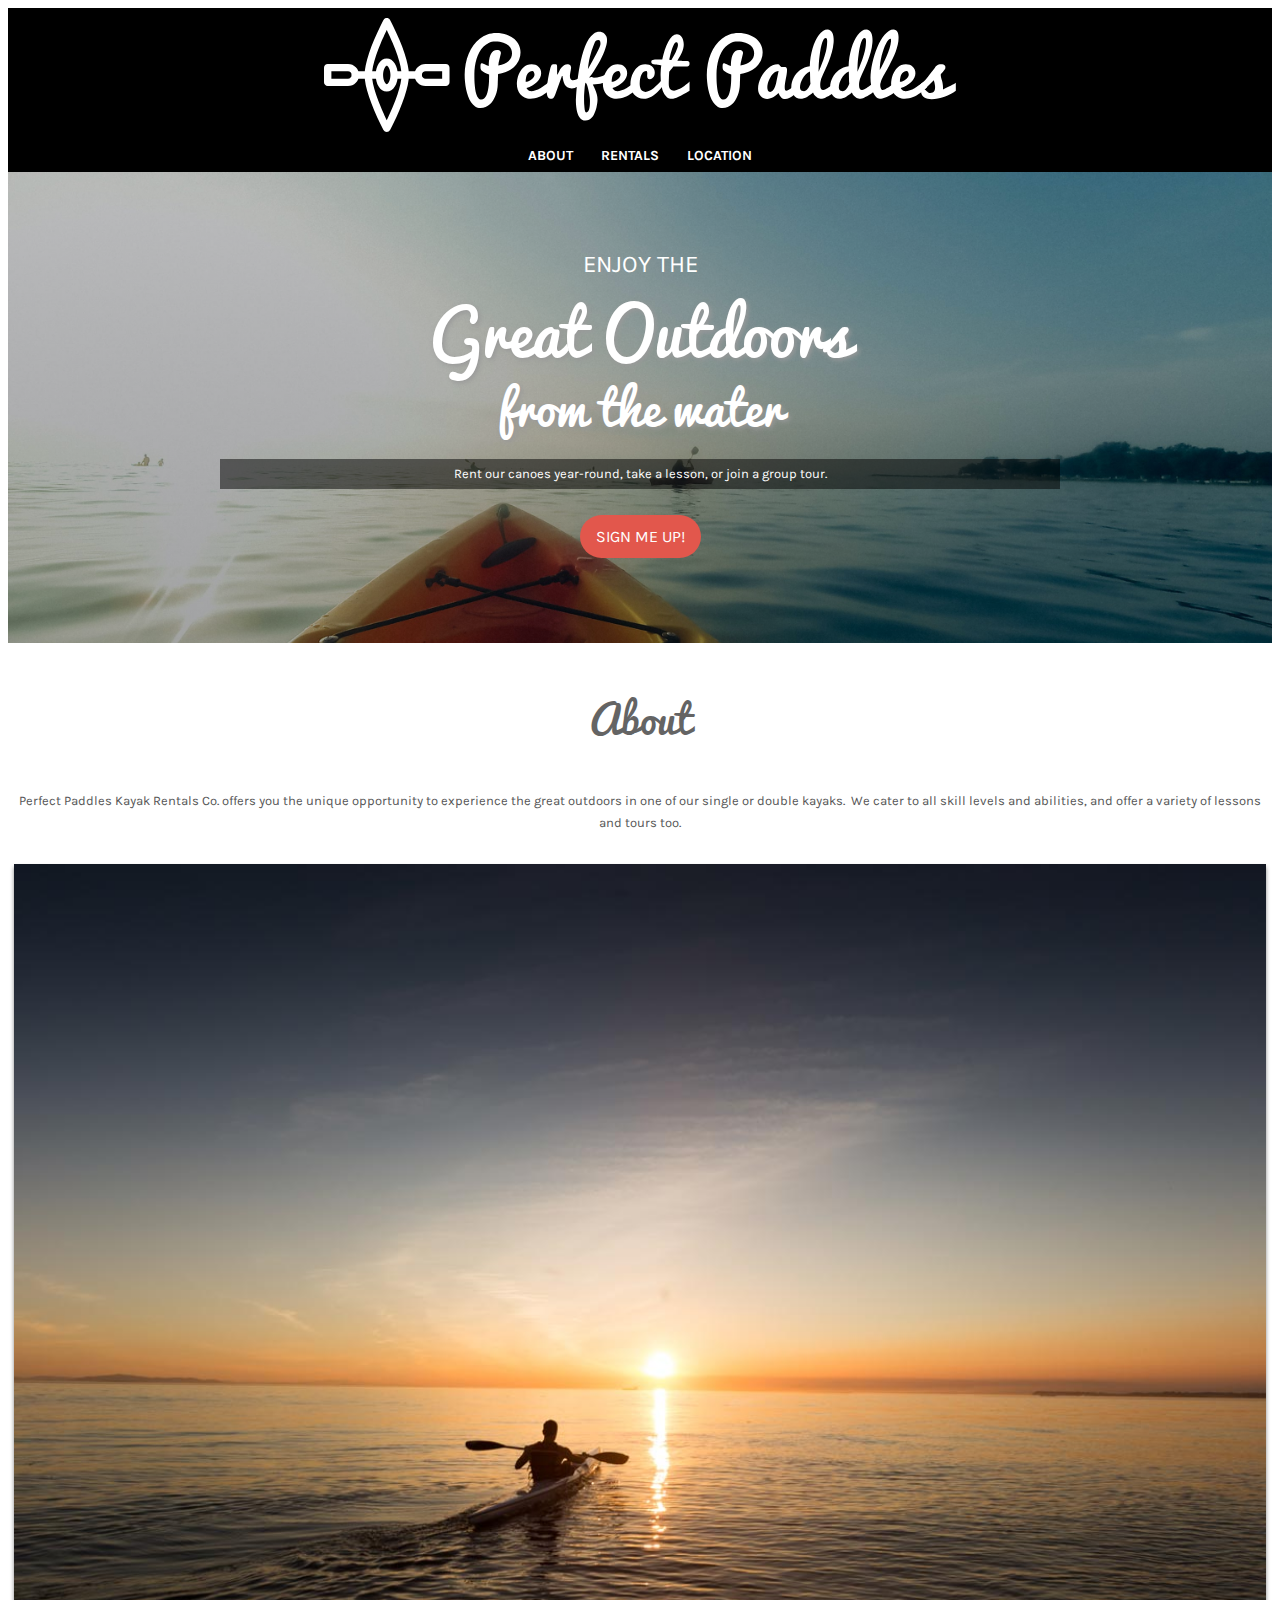
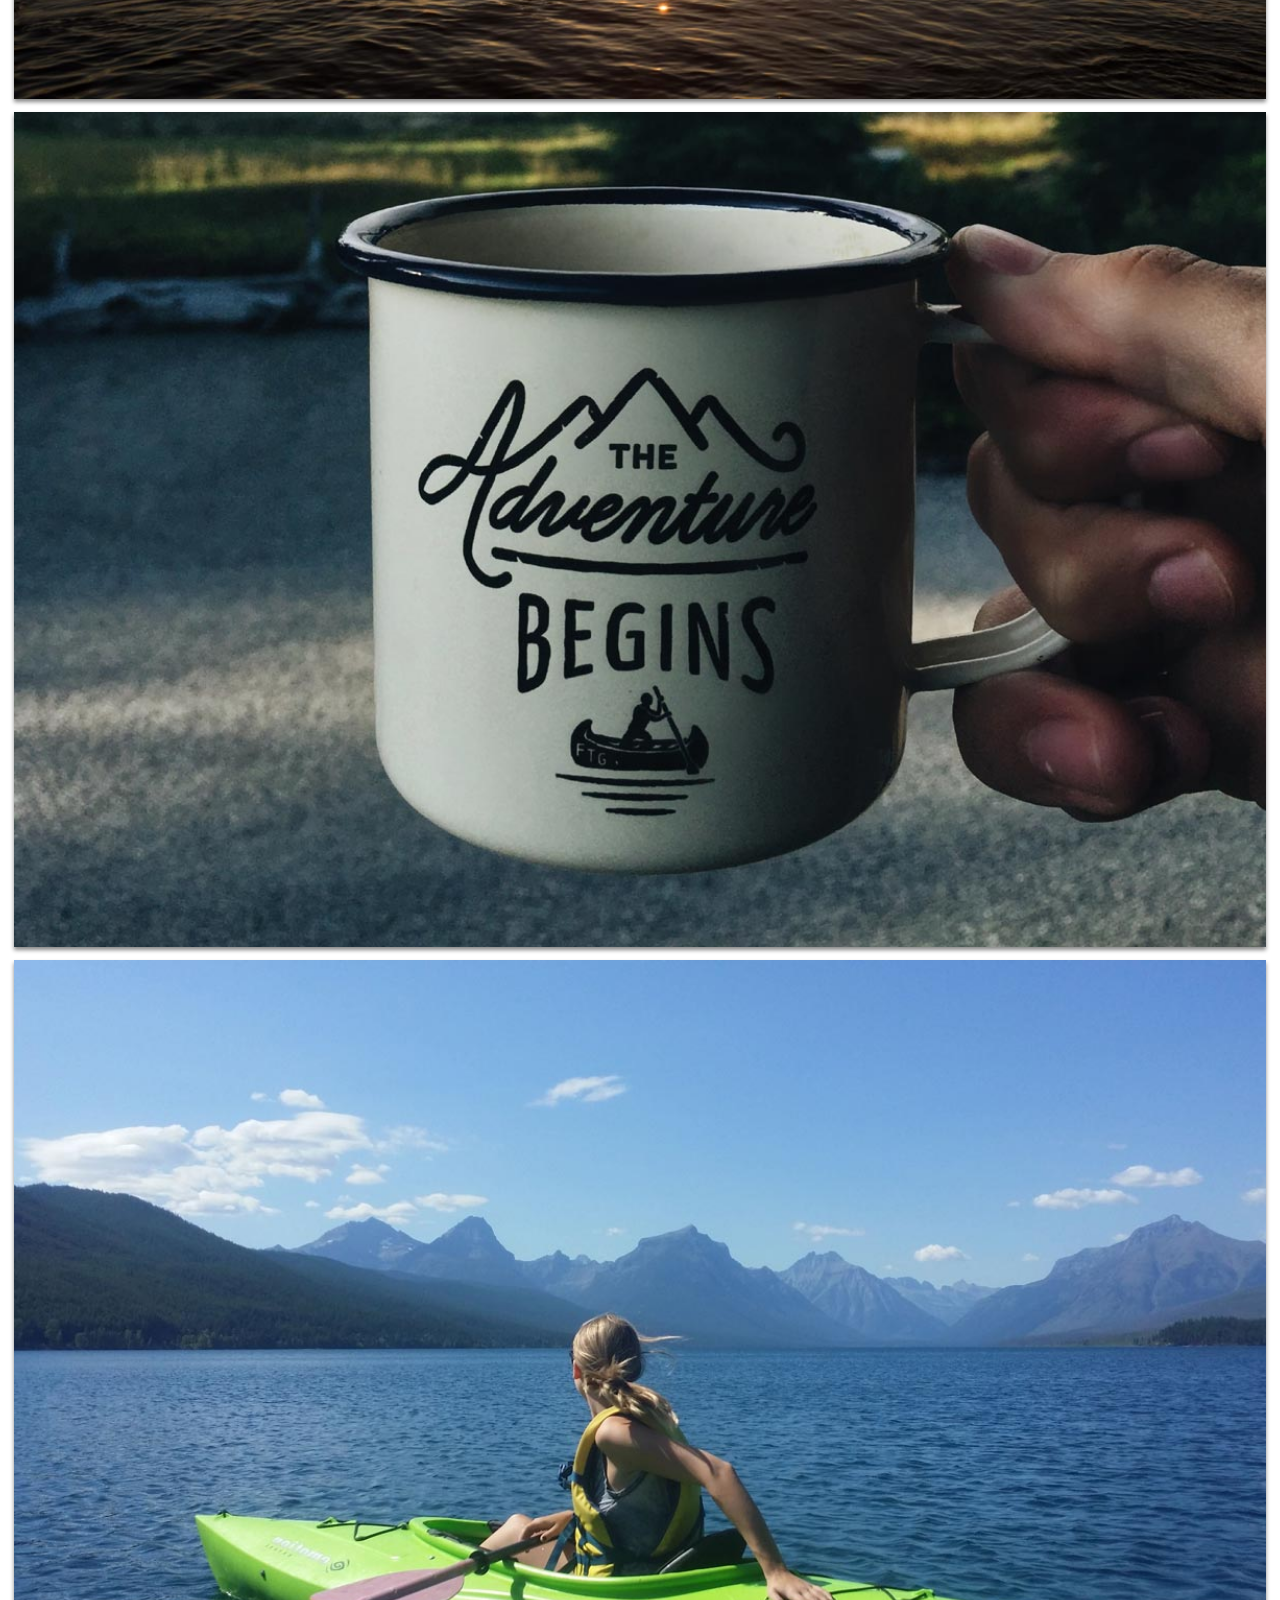
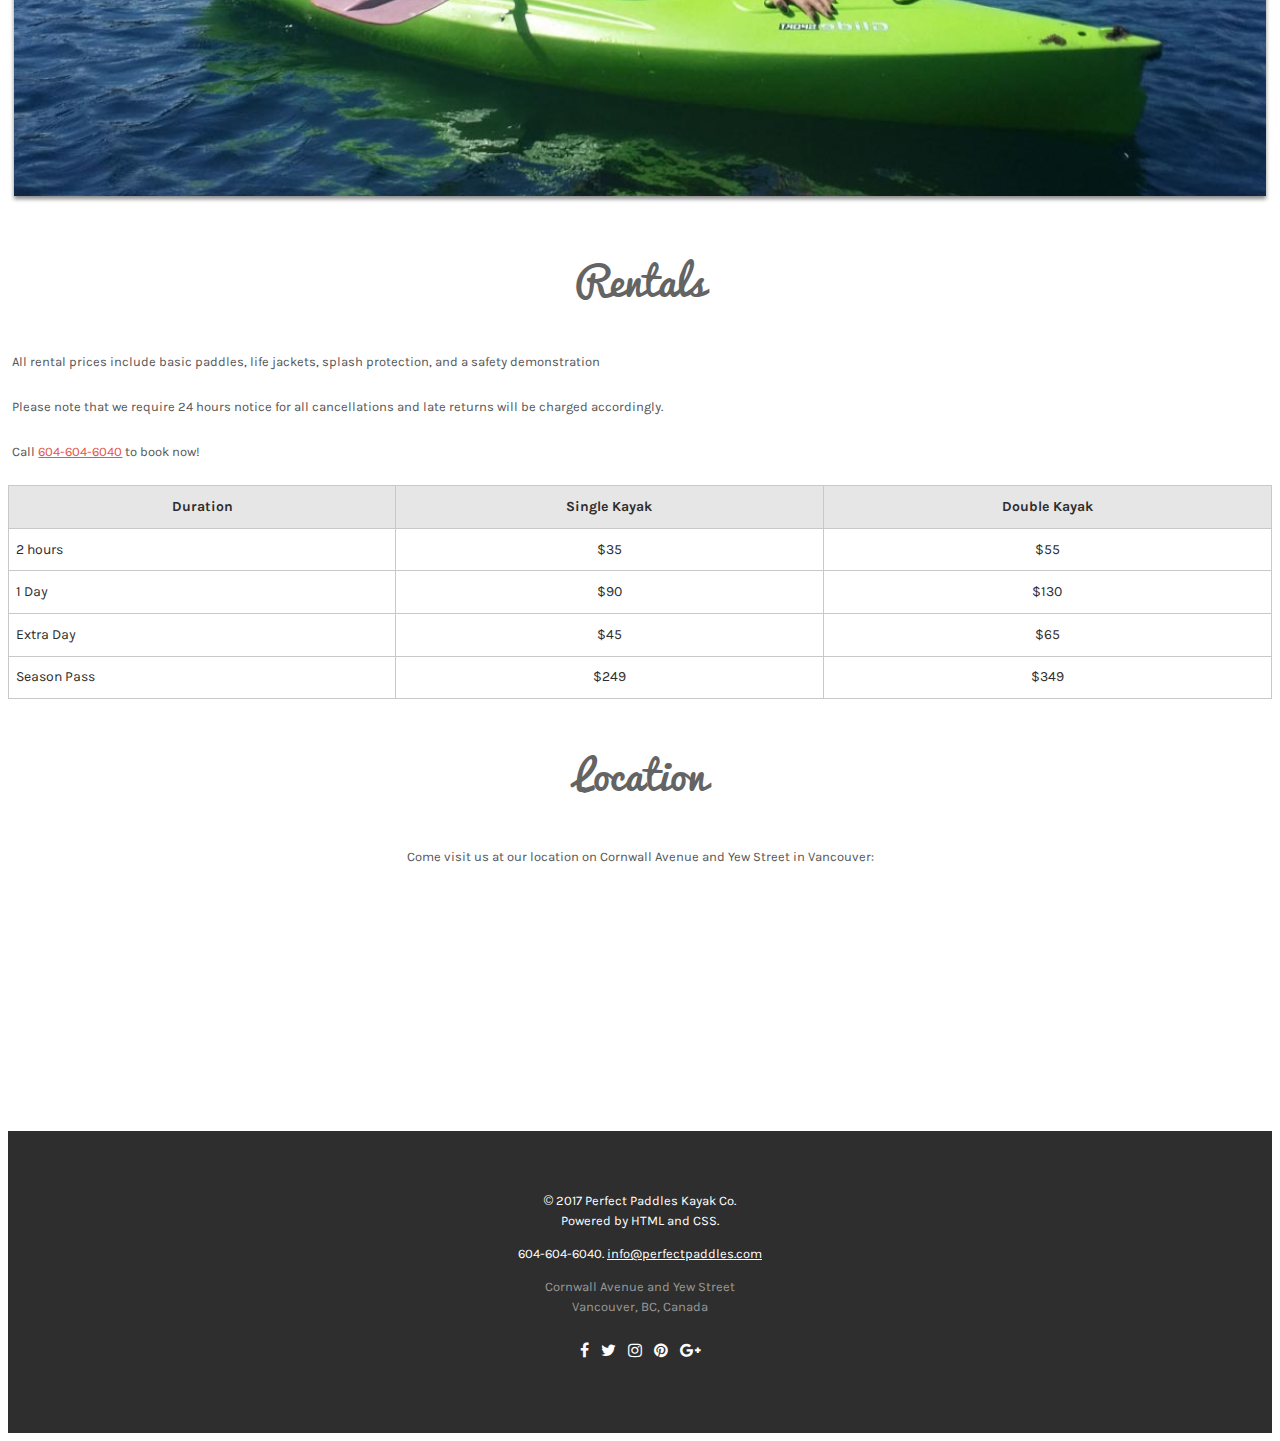
==== commit 50b4de40: "Feb 7 - Mobile Finalized" ====
--- a/index.html
+++ b/index.html
@@ -97,7 +97,7 @@
         <td>$349</td>
       </tr>
     </tbody>
-  </table> 
+  </table>
 
 </section>
 
@@ -109,6 +109,15 @@
   <p>
     Come visit us at our location on Cornwall Avenue and Yew Street in Vancouver:
   </p>
+
+<iframe
+  width="100%"
+  height="200"
+  frameborder="0" style="border:0"
+  src="https://www.google.com/maps/embed/v1/place?key=AIzaSyCJquV5bzutTnRYUauGYRUhb9XGBGMlufY
+    &q=Cornwall+Avenue+%26+Yew+Street,Vancouver+BC" allowfullscreen>
+</iframe>
+
 </section>
 
 </main>
@@ -128,6 +137,7 @@
 Cornwall Avenue and Yew Street
 <br>
 Vancouver, BC, Canada</p>
+
 
 
 <nav>
--- a/css/style.css
+++ b/css/style.css
@@ -20,6 +20,7 @@
   font-size: 16px;
   line-height: 1.25em;
   box-sizing: border-box;
+  color: #2d2d2d;
 }
 
 img {
@@ -143,27 +144,37 @@
 }
 
 
+main {
+  margin: 0 auto;
+}
+
 
 main h2{
   font-family: Pacifico, cursive;
+  color: #646464;
+  padding: .75em 0;
+  font-size: 2.5em;
+  font-weight: normal;
+}
+
+main p{
+  font-size: .8em;
+  text-align: center;
   color: #565656;
-  padding: .75em 0;
-  font-size: 2.25em;
+  line-height: 1.75em;
+  margin: 0 .35em;
+  margin-bottom: 2em;
   font-weight: normal;
-}
-
-main p{
-  font-size: .75em;
-  text-align: center;
-  color: #565656;
-  line-height: 1.5em;
-  margin: -.75em 1em;
-  margin-bottom: 4em;
-  font-weight: normal;
-}
-
-.promo-images img{
+
+}
+
+.promo-images {
   margin: .35em;
+}
+
+.promo-images img {
+  margin: .25em 0;
+  box-shadow: 0px 3px 4px #888888;
 }
 
 .rentals p{
@@ -176,46 +187,53 @@
   color: #e2574c;
 }
 
-/*
+
 table {
   color: #2d2d2d;
-  font-size: 2.4em;
-  margin: 0 auto;
+  font-size: .9em;
   border: 1px solid #c8c8c8;
   width: 100%;
   text-align: center;
+  border-collapse: collapse;
 }
 
 thead th {
   background-color: #e6e6e6;
   border: 1px solid #c8c8c8;
-  padding: 1.5em .60em;
+  padding: .75em .60em;
 
 }
 
 td{
-  padding: 1.25em .5em;
+  padding: .75em .5em;
   border: 1px solid #c8c8c8;
+
 }
 
 .lefttable {
   text-align: left;
 }
-*/
+
 
 .location p{
   padding: 0 2em;
 }
 
+iframe {
+  padding-bottom: 2em;
+}
+
+
+
 footer {
   background: #2e2e2e;
   text-align: center;
-  padding: 6em 0;
+  padding: 3em 0;
   color: white;
 }
 
 footer p{
-  font-size: .75em;
+  font-size: .8em;
   display: block;
 
 }
@@ -229,12 +247,12 @@
 }
 
 footer nav ul{
-  padding: 2em 0;
+  padding: .5em 0;
 }
 
 footer nav ul li a{
   color: white;
-  font-size: 2em;
+  font-size: 1em;
 }
 
 footer .location{
@@ -242,8 +260,7 @@
 }
 
 footer nav ul li a i{
-  padding: 0 .5em;
-
+  padding: 0 .25em;
 }
 
 .social-sites {
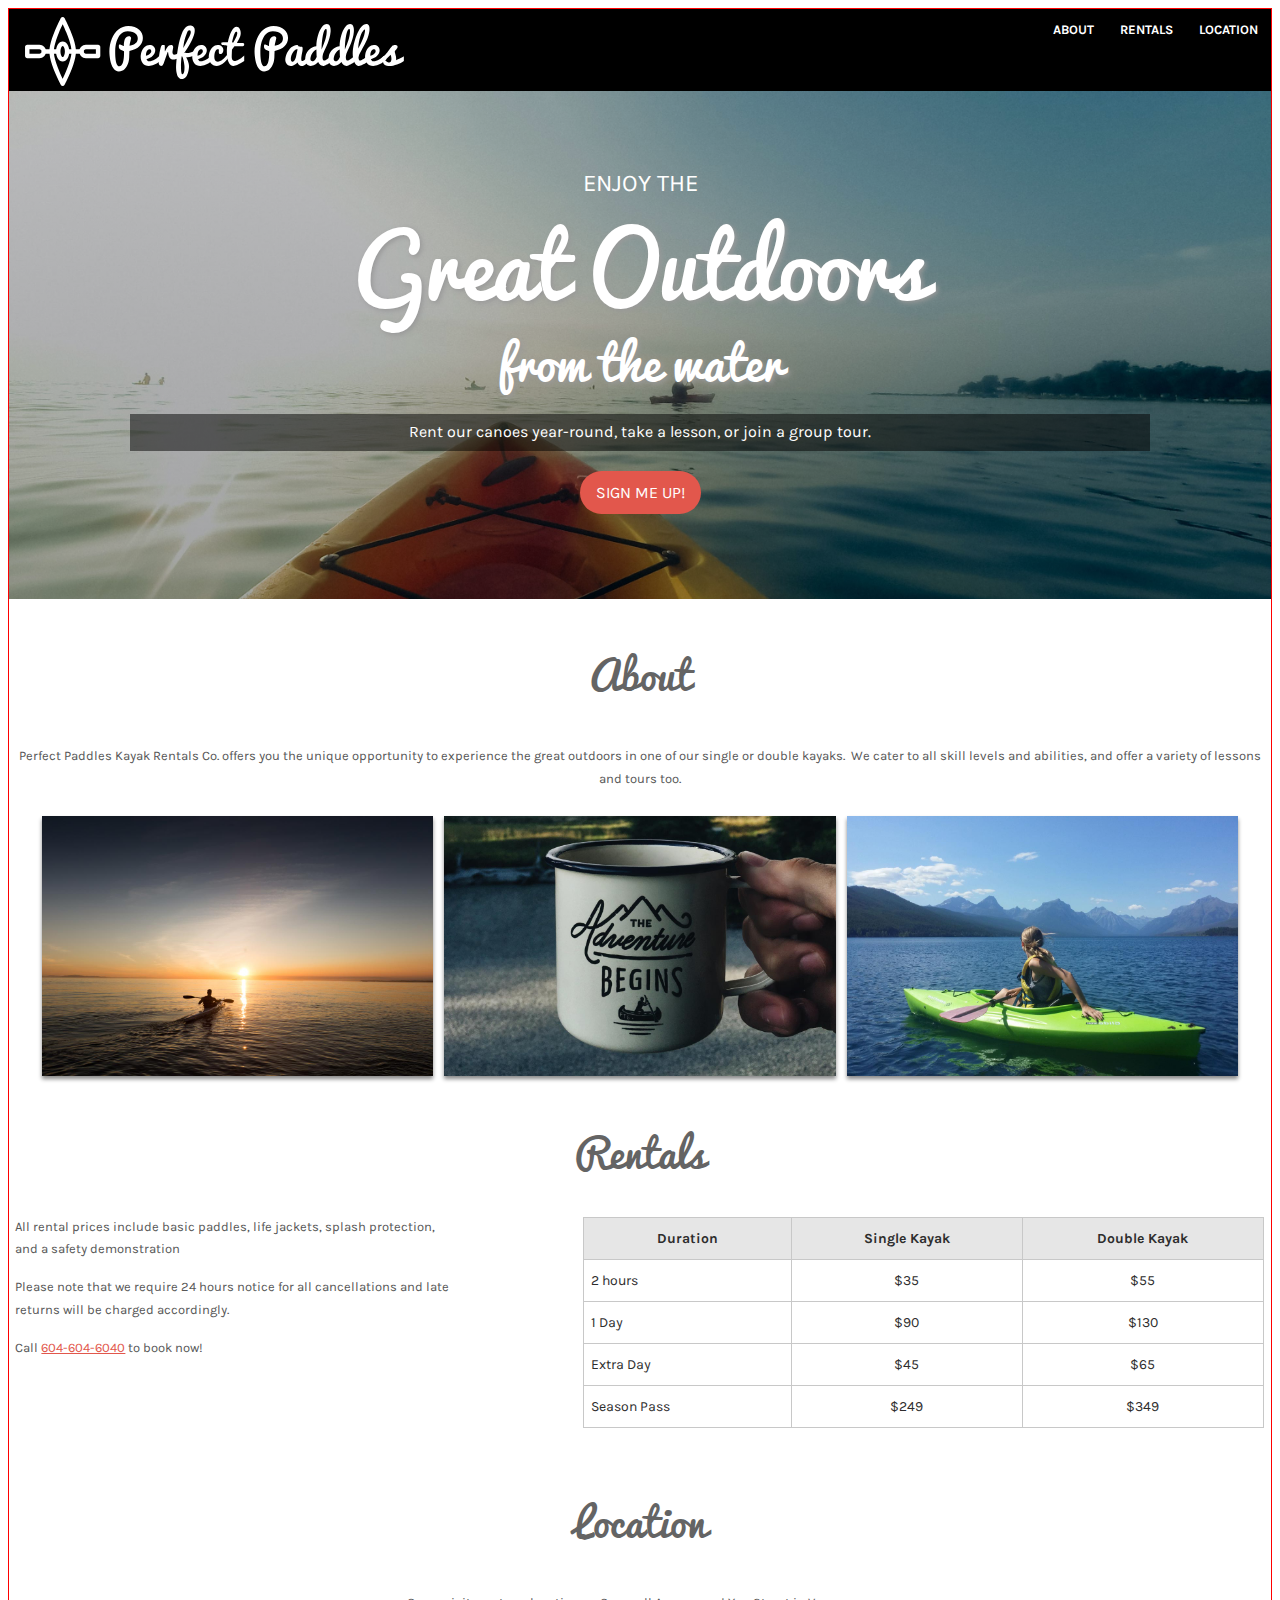
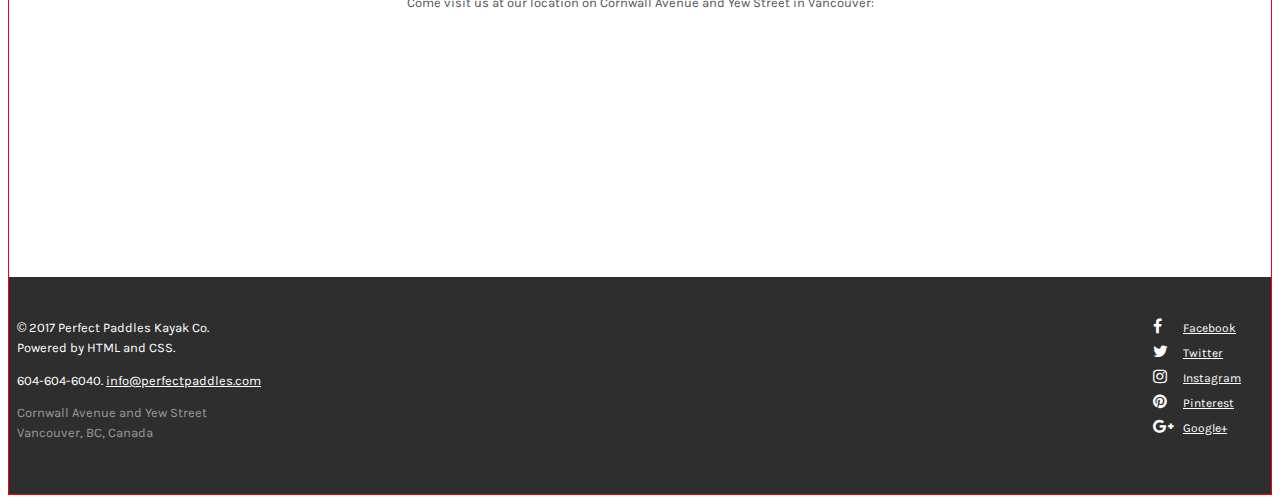
==== commit 36856bb6: "Feb 7 - Mobile + Tablet" ====
--- a/index.html
+++ b/index.html
@@ -61,11 +61,15 @@
 <section class="rentals">
   <h2>Rentals</h2>
 
-  <p>All rental prices include basic paddles, life jackets, splash protection, and a safety demonstration</p>
+  <div class="rentals-description">
 
-  <p>Please note that we require 24 hours notice for all cancellations and late returns will be charged accordingly.</p>
+    <p>All rental prices include basic paddles, life jackets, splash protection, and a safety demonstration</p>
 
-  <p> Call <a href="tel:6046046040">604-604-6040</a> to book now! </p>
+    <p>Please note that we require 24 hours notice for all cancellations and late returns will be charged accordingly.</p>
+
+    <p> Call <a href="tel:6046046040">604-604-6040</a> to book now! </p>
+
+  </div>
 
   <table>
     <thead>
@@ -111,7 +115,7 @@
   </p>
 
 <iframe
-  width="100%"
+  width="97%"
   height="200"
   frameborder="0" style="border:0"
   src="https://www.google.com/maps/embed/v1/place?key=AIzaSyCJquV5bzutTnRYUauGYRUhb9XGBGMlufY
@@ -123,20 +127,24 @@
 </main>
 
 <footer>
-<p>
-&copy; 2017 Perfect Paddles Kayak Co.<br>
-Powered by HTML and CSS.
 
-</p>
+<article>
+  <p>
+  &copy; 2017 Perfect Paddles Kayak Co.<br>
+  Powered by HTML and CSS.
 
-<p>
-604-604-6040. <a href="mailto:info@perfectpaddles.com">info@perfectpaddles.com</a>
-</p>
+  </p>
 
-<p class="location">
-Cornwall Avenue and Yew Street
-<br>
-Vancouver, BC, Canada</p>
+  <p>
+  604-604-6040. <a href="mailto:info@perfectpaddles.com">info@perfectpaddles.com</a>
+  </p>
+
+  <p class="location">
+  Cornwall Avenue and Yew Street
+  <br>
+  Vancouver, BC, Canada</p>
+
+</article>
 
 
 
--- a/css/style.css
+++ b/css/style.css
@@ -21,6 +21,7 @@
   line-height: 1.25em;
   box-sizing: border-box;
   color: #2d2d2d;
+  border: 1px solid red;
 }
 
 img {
@@ -220,7 +221,10 @@
 }
 
 iframe {
+  margin-left: 5px;
   padding-bottom: 2em;
+  border-top: 2px solid red;
+
 }
 
 
@@ -230,6 +234,7 @@
   text-align: center;
   padding: 3em 0;
   color: white;
+
 }
 
 footer p{
@@ -268,61 +273,150 @@
 }
 
 
-/*@media (min-width: 600px) {
+@media (min-width: 600px) {
 
   header {
     justify-content: space-between;
     flex-direction: row;
-    padding: 0;
+    padding-top: .5em;
+    margin: 0;
   }
 
  header img{
    padding: 0 1em;
-   width: 25%;
-   height: 60%;
-   margin: .5em 0;
+   width: 30%;
+   padding-bottom: .35em;
  }
 
  header nav {
-   width: 55%;
-   margin: -2.25em 0;
-   padding-top: .5em;
-
+   display: flex;
+   justify-content: flex-end;
+   align-items: center;
+   width: 60%;
+   margin: 0;
+   height: 25px;
  }
 
  header nav ul {
-   font-size: 12px;
-   justify-content: center;
-   margin-left: 1em;
- }
-
- header nav ul li a{
-
- }
-
- header nav ul li {
-   padding: 0 1em;
- }
-
- .banner {
-   padding: 4em;
- }
+   font-size: 13px;
+   padding: 0;
+
+ }
+
+
 
  .site-title span{
-   padding: .4em 0;
+   padding: .5em 0;
 
  }
 
  .site-title .great-outdoors {
-   font-size: 2.5em;
+   font-size: 2.75em;
  }
 
  .site-title .from-the-water {
    padding-top: .75em;
-   font-size: 1.25em;
- }
-}
-*/
+   font-size: 1.5em;
+ }
+
+ .banner a{
+ font-size: 1em;
+}
+
+  .banner p{
+    font-size: 1em;
+    margin-bottom: 2em;
+    width: 79%;
+
+  }
+
+  main .promo-images {
+    display: flex;
+    justify-content: center;
+    margin: 0;
+  }
+
+  .promo-images img {
+
+    width: 31%;
+    height: 100%;
+    margin: 0 .35em;
+  }
+
+  .rentals {
+    display: flex;
+    flex-wrap: wrap;
+    justify-content: space-between;
+  }
+
+  .rentals h2 {
+    width: 100%;
+    margin-bottom: .25em;
+  }
+
+  .rentals-description {
+    padding-top: 0;
+    width: 44%;
+
+
+  }
+
+  .rentals-description p {
+    margin: 1.25em 0;
+    margin-left: .5em;
+    margin-right: 0;
+
+  }
+
+  .rentals table {
+    margin: 1.25em 0;
+    margin-right: .5em;
+    width: 54%;
+    font-size: 14px;
+    margin-left: 0;
+  }
+
+  footer {
+    padding: 1.75em 0;
+    display: flex;
+    justify-content: space-between;
+  }
+
+  footer article {
+    text-align: left;
+    padding: 0 .5em;
+  }
+
+  footer nav {
+    margin-top: -.75em;
+  }
+
+  footer nav ul li {
+    display: flex;
+    flex-direction: column;
+    text-align: left;
+    padding: 0 1.5em;
+    padding-bottom: .25em;
+  }
+
+  footer nav ul li a i {
+    width: 20px;
+  }
+
+  .social-sites {
+    display: inline;
+    font-size: 12px;
+    font-weight: normal;
+    padding: 0 .5em;
+
+  }
+
+  iframe {
+    margin-left: 8px;
+  }
+
+}
+
 
 
 /**
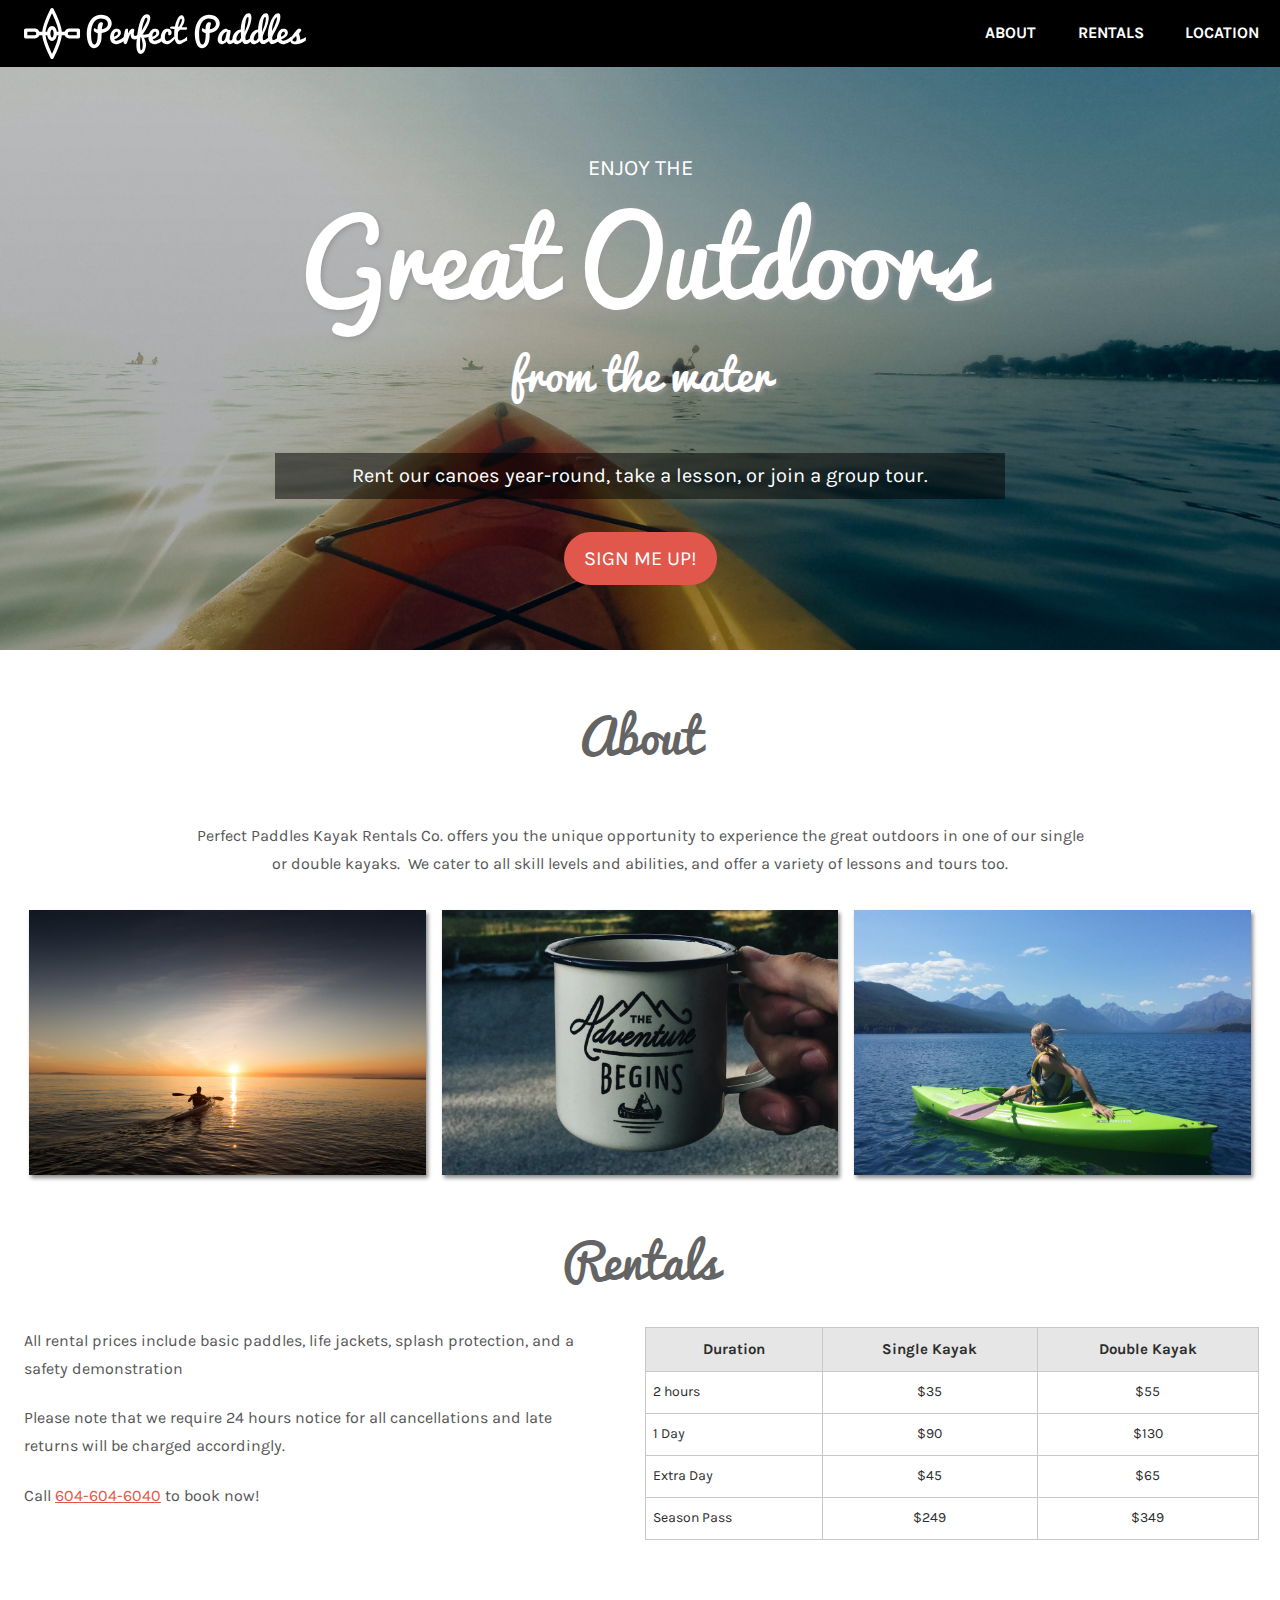
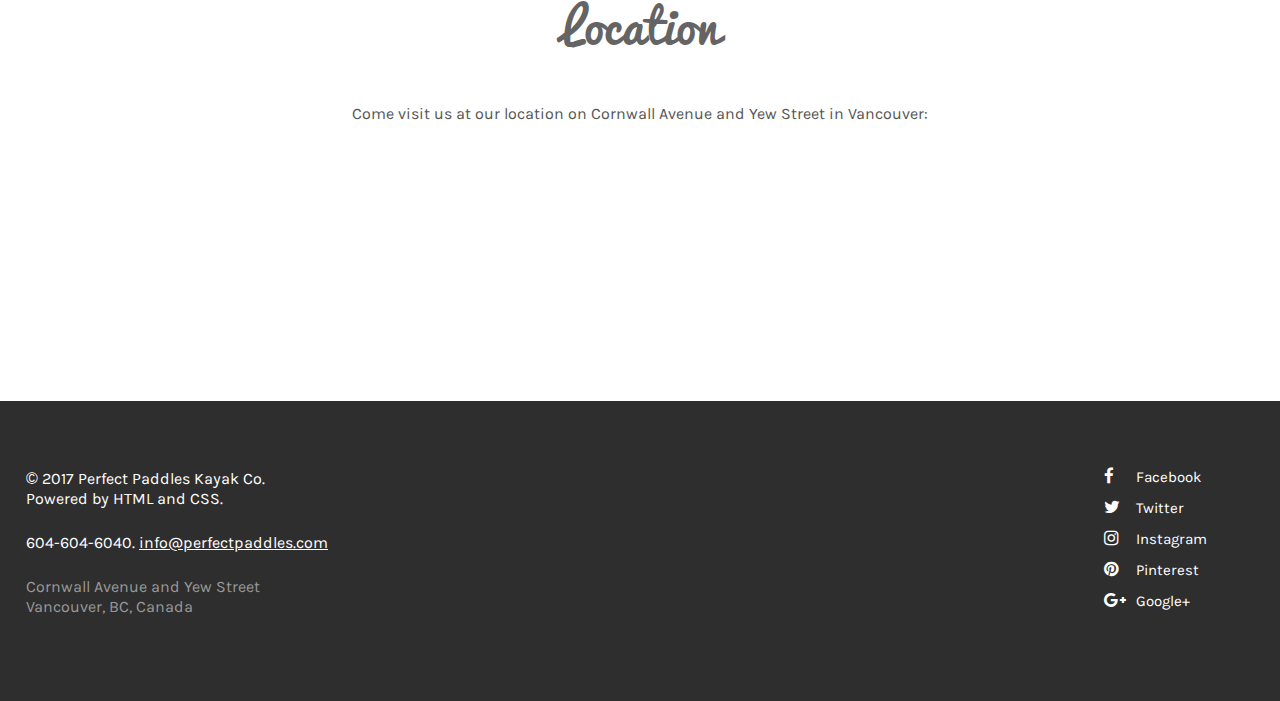
==== commit e242c4b6: "class to ID" ====
--- a/index.html
+++ b/index.html
@@ -151,19 +151,19 @@
 <nav>
   <ul>
     <li>
-      <a href="https://facebook.com" target="_blank"><i class="fa fa-facebook"></i><span class="social-sites">Facebook</span></a>
+      <a href="https://facebook.com" target="_blank"><i class="fa fa-facebook"></i><span id="social-sites">Facebook</span></a>
     </li>
     <li>
-      <a href="https://twitter.com" target="_blank"><i class="fa fa-twitter"></i><span class="social-sites">Twitter</span></a>
+      <a href="https://twitter.com" target="_blank"><i class="fa fa-twitter"></i><span id="social-sites">Twitter</span></a>
     </li>
     <li>
-      <a href="https://instagram.com" target="_blank"><i class="fa fa-instagram"></i><span class="social-sites">Instagram</span></a>
+      <a href="https://instagram.com" target="_blank"><i class="fa fa-instagram"></i><span id="social-sites">Instagram</span></a>
     </li>
     <li>
-      <a href="https://pinterest.com" target="_blank"><i class="fa fa-pinterest"></i><span class="social-sites">Pinterest</span></a>
+      <a href="https://pinterest.com" target="_blank"><i class="fa fa-pinterest"></i><span id="social-sites">Pinterest</span></a>
     </li>
     <li>
-      <a href="https://plus.google.com" target="_blank"><i class="fa fa-google-plus"></i><span class="social-sites">Google+</span></a>
+      <a href="https://plus.google.com" target="_blank"><i class="fa fa-google-plus"></i><span id="social-sites">Google+</span></a>
     </li>
   </ul>
 </nav>
--- a/css/style.css
+++ b/css/style.css
@@ -21,7 +21,6 @@
   line-height: 1.25em;
   box-sizing: border-box;
   color: #2d2d2d;
-  border: 1px solid red;
 }
 
 img {
@@ -37,7 +36,7 @@
   background-color: black;
   color: white;
   text-align: center;
-  padding-top: 10px;
+  padding: 10px 0;
   display: flex;
   flex-wrap: wrap;
   justify-content: center;
@@ -45,15 +44,13 @@
 
 
 header img {
-max-width: 50%;
-
-height: 30%;
+max-width: 45%;
+height: 10%;
 width: 100%;
 }
 
 header nav {
     width: 100%;
-    margin-bottom: -.5em;
 }
 
 header nav ul{
@@ -64,12 +61,17 @@
   font-weight: bold;
   justify-content: center;
   padding: 0 1em;
+  padding-top: 1em;
 
 }
 
 header nav ul li{
   padding: 0 1em;
 
+}
+
+header nav ul li a:hover {
+  color: #e2574c;
 }
 
 header nav ul li a{
@@ -87,7 +89,7 @@
   background-position: top center;
   background-size: cover;
   text-align: center;
-  padding: 3em 0;
+  padding: 4em 0;
   padding-bottom: 6em;
   color: white;
 
@@ -103,7 +105,7 @@
 .site-title .enjoy-the {
   font-family: karla, sans-serif;
   font-weight: normal;
-  font-size: .75em;
+  font-size: 1.15em;
   padding: .5em 0;
   text-transform: uppercase;
 }
@@ -114,14 +116,15 @@
 }
 
 .great-outdoors {
-  font-size: 2em;
+  font-size: 3em;
   font-weight: normal;
   padding: .5em 0;
 }
 
 .from-the-water {
-  font-size: 1.5em;
+  font-size: 2em;
   padding: .5em 0;
+  padding-bottom: 1em;
 }
 
 .banner p{
@@ -144,6 +147,9 @@
   border-radius: 2em;
 }
 
+.btn-signup:hover {
+  background-color: #b64036;
+}
 
 main {
   margin: 0 auto;
@@ -153,7 +159,7 @@
 main h2{
   font-family: Pacifico, cursive;
   color: #646464;
-  padding: .75em 0;
+  padding: 1.5em 0;
   font-size: 2.5em;
   font-weight: normal;
 }
@@ -163,10 +169,9 @@
   text-align: center;
   color: #565656;
   line-height: 1.75em;
-  margin: 0 .35em;
-  margin-bottom: 2em;
+  margin: 0 5px;
+  margin-bottom: 3em;
   font-weight: normal;
-
 }
 
 .promo-images {
@@ -175,17 +180,22 @@
 
 .promo-images img {
   margin: .25em 0;
-  box-shadow: 0px 3px 4px #888888;
+  box-shadow: 2px 3px 4px #888888;
 }
 
 .rentals p{
   text-align: left;
   width: 80%;
-  margin: 1.75em .35em;
+  margin: 0 .35em;
+  margin-bottom: 1.35em;
 }
 
 .rentals p a{
   color: #e2574c;
+}
+
+.rentals p a:hover {
+  color: #b64036;
 }
 
 
@@ -193,9 +203,10 @@
   color: #2d2d2d;
   font-size: .9em;
   border: 1px solid #c8c8c8;
-  width: 100%;
+  width: 97%;
   text-align: center;
   border-collapse: collapse;
+  margin: 0 auto;
 }
 
 thead th {
@@ -211,6 +222,10 @@
 
 }
 
+tbody tr td:hover {
+  background-color: #fbf6d9;
+}
+
 .lefttable {
   text-align: left;
 }
@@ -240,6 +255,7 @@
 footer p{
   font-size: .8em;
   display: block;
+  padding: .5em 0;
 
 }
 
@@ -252,7 +268,7 @@
 }
 
 footer nav ul{
-  padding: .5em 0;
+  padding: 1em 0;
 }
 
 footer nav ul li a{
@@ -268,8 +284,12 @@
   padding: 0 .25em;
 }
 
-.social-sites {
+#social-sites {
   display: none;
+}
+
+#social-sites:hover {
+  color: #e2754c;
 }
 
 
@@ -280,12 +300,13 @@
     flex-direction: row;
     padding-top: .5em;
     margin: 0;
+    padding-bottom: 0;
   }
 
  header img{
    padding: 0 1em;
    width: 30%;
-   padding-bottom: .35em;
+   padding-bottom: .5em;
  }
 
  header nav {
@@ -294,7 +315,7 @@
    align-items: center;
    width: 60%;
    margin: 0;
-   height: 25px;
+   height: 30;
  }
 
  header nav ul {
@@ -311,12 +332,12 @@
  }
 
  .site-title .great-outdoors {
-   font-size: 2.75em;
+   font-size: 4em;
  }
 
  .site-title .from-the-water {
    padding-top: .75em;
-   font-size: 1.5em;
+   font-size: 2em;
  }
 
  .banner a{
@@ -325,9 +346,14 @@
 
   .banner p{
     font-size: 1em;
-    margin-bottom: 2em;
-    width: 79%;
-
+    margin: 2.5em auto;
+    width: 77%;
+
+  }
+
+  main p {
+    margin: 0 2.5em;
+    margin-bottom: 3em;
   }
 
   main .promo-images {
@@ -356,22 +382,19 @@
 
   .rentals-description {
     padding-top: 0;
-    width: 44%;
-
+    width: 46%;
 
   }
 
   .rentals-description p {
-    margin: 1.25em 0;
-    margin-left: .5em;
+    margin-left: .75em;
     margin-right: 0;
 
   }
 
   .rentals table {
-    margin: 1.25em 0;
-    margin-right: .5em;
-    width: 54%;
+    margin-right: .75em;
+    width: 52%;
     font-size: 14px;
     margin-left: 0;
   }
@@ -403,12 +426,16 @@
     width: 20px;
   }
 
-  .social-sites {
+  #social-sites {
     display: inline;
     font-size: 12px;
-    font-weight: normal;
+    font-weight: bold;
     padding: 0 .5em;
 
+  }
+
+  nav ul li a{
+    text-decoration: none;
   }
 
   iframe {
@@ -422,8 +449,8 @@
 /**
  * desktop breakpoint: 1024px
  **/
- /*
- @media (min-width: 1024px) {
+
+ @media (min-width: 1140px) {
 
 
  header {
@@ -432,30 +459,27 @@
    padding: 0;
  }
 
+
 header img{
-
-  padding: 0 1em;
-  width: 20%;
+  padding: .5em 1.5em;
+  width: 22%;
   height: 50%;
-  margin: 1em 0;
 }
 
 header nav {
+  display: flex;
+  justify-content: flex-end;
   width: 55%;
-  margin: -.75em 0;
-  margin-right: 2em;
 }
 
 header nav ul {
 
   font-size: 16px;
-  padding: 0 1em;
-  justify-content: flex-end;
 }
 
 header nav ul li a{
 
-  margin: 1em;
+  margin: .8em;
 
 }
 
@@ -473,24 +497,97 @@
 }
 
 .site-title .enjoy-the {
-  font-size: 1em;
+  font-size: 1.35em;
 
 }
 
 .site-title .great-outdoors {
-  font-size: 5.75em;
+  font-size: 6.5em;
   padding-bottom: .65em;
+}
+
+.site-title .from-the-water {
+  font-size: 2.75em;
 }
 
 .banner p{
   font-size: 1.25em;
   padding: .4em 0;
-  width: 55%;
-
-}
-
-.btn-signup{
+  width: 57%;
+
+}
+
+.banner .btn-signup{
   font-size: 1.25em;
 }
 
-*/
+main h2 {
+  font-size: 3em;
+  padding-bottom: 1em;
+}
+
+main p {
+  font-size: 1em;
+}
+
+main .about p {
+  width: 70%;
+  margin: 2em auto;
+}
+
+.promo-images img {
+  margin: 0 .5em;
+}
+
+.rentals p {
+  margin-left: 1.5em;
+  width: 95%;
+}
+
+.rentals table {
+  margin-right: 1.5em;
+  width: 48%;
+}
+
+table thead {
+  font-weight: bold;
+  font-size: 1.1em;
+}
+
+.location p{
+  margin: 1.25em 0;
+}
+
+iframe {
+  margin-left: 1.5em;
+  width: 95%;
+  margin-bottom: 1em;
+}
+
+footer {
+  font-size: 1.25em;
+  padding: 3em 0;
+}
+
+footer p {
+  margin-left: 1em;
+  margin-bottom: .5em;
+}
+
+footer nav {
+  margin-right: 1.75em;
+}
+
+footer nav ul li{
+  padding-bottom: .5em;
+}
+
+footer nav ul li a {
+  font-size: .85em;
+}
+
+#social-sites{
+  font-size: .9em;
+  font-weight: normal;
+  padding-left: .5em;
+}
